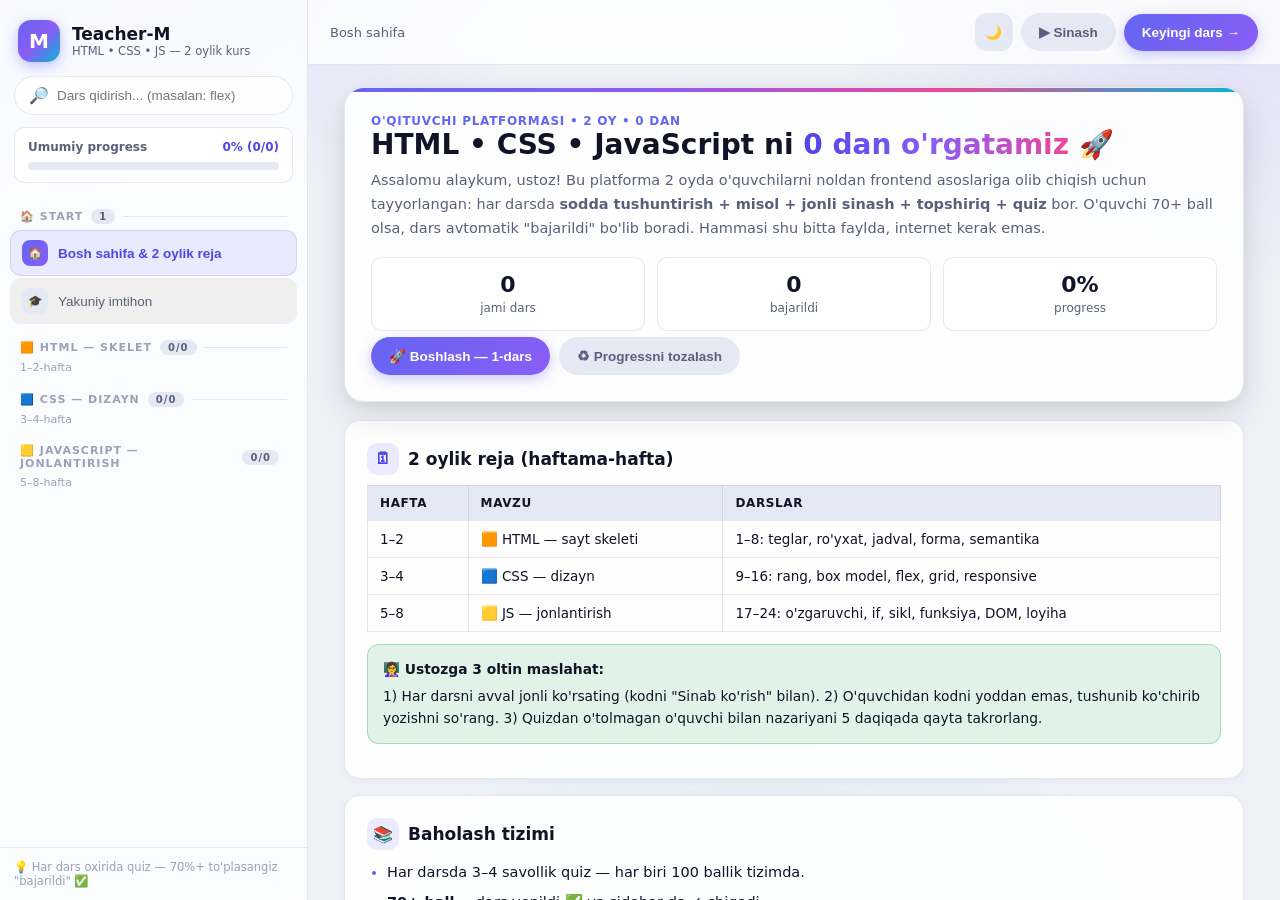
==== teacher.html @ afa9dd9c "Baza: Teacher-M platformasi shell (dizayn, sidebar, progress, playground, quiz dvigateli)" ====
<!DOCTYPE html>
<html lang="uz" data-theme="light">
<head>
<meta charset="UTF-8" />
<meta name="viewport" content="width=device-width, initial-scale=1.0" />
<title>Teacher-M — 0 dan HTML • CSS • JavaScript (2 oy)</title>
<style>
:root{
  --font:"Inter","Segoe UI",system-ui,-apple-system,sans-serif;
  --radius:16px; --radius-sm:10px; --pill:999px;
  --tr:.22s cubic-bezier(.2,.8,.3,1);
  --side-w:308px;
}
[data-theme="light"]{
  --bg:#eef1f8; --elev:rgba(255,255,255,.9); --soft:#e5e9f4; --hover:#f3f5fb;
  --text:#111426; --dim:#59607a; --faint:#9aa1b8; --border:rgba(17,20,38,.09);
  --a:#6366f1; --a2:#8b5cf6; --a3:#06b6d4; --strong:#4f46e5; --asoft:rgba(99,102,241,.12);
  --ok:#16a34a; --okbg:rgba(22,163,74,.12); --bad:#dc2626; --badbg:rgba(220,38,38,.1);
  --warn:#d97706; --warnbg:rgba(217,119,6,.12);
  --code-bg:#0f172a; --code-tx:#e2e8f0;
  --shadow:0 4px 14px rgba(17,20,38,.08),0 14px 40px rgba(17,20,38,.1);
  --glass:rgba(255,255,255,.78); --inp:rgba(255,255,255,.75);
}
[data-theme="dark"]{
  --bg:#08080c; --elev:rgba(20,20,25,.92); --soft:#17171c; --hover:#1e1e25;
  --text:#f2f2f6; --dim:#a7a7b5; --faint:#65656f; --border:rgba(255,255,255,.09);
  --a:#818cf8; --a2:#a78bfa; --a3:#22d3ee; --strong:#a5b4fc; --asoft:rgba(129,140,248,.16);
  --ok:#4ade80; --okbg:rgba(74,222,128,.13); --bad:#f87171; --badbg:rgba(248,113,113,.13);
  --warn:#fbbf24; --warnbg:rgba(251,191,36,.13);
  --code-bg:#0b0e1a; --code-tx:#e2e8f0;
  --shadow:0 4px 14px rgba(0,0,0,.5),0 14px 40px rgba(0,0,0,.55);
  --glass:rgba(16,16,20,.8); --inp:rgba(0,0,0,.35);
}
*{margin:0;padding:0;box-sizing:border-box}
html,body{height:100%}
body{font-family:var(--font);background:var(--bg);color:var(--text);overflow:hidden;-webkit-font-smoothing:antialiased;transition:background var(--tr),color var(--tr)}
.mesh{position:fixed;inset:0;z-index:0;pointer-events:none;background:radial-gradient(800px 460px at 6% -6%,var(--asoft),transparent 60%),radial-gradient(760px 480px at 98% 2%,rgba(139,92,246,.1),transparent 55%),radial-gradient(680px 560px at 60% 112%,rgba(6,182,212,.09),transparent 60%)}
.app{position:relative;z-index:1;display:flex;height:100%;overflow:hidden}
/* sidebar */
.sidebar{width:var(--side-w);min-width:var(--side-w);background:var(--glass);backdrop-filter:blur(20px) saturate(1.4);border-right:1px solid var(--border);display:flex;flex-direction:column;z-index:30}
.brand{padding:20px 18px 12px;display:flex;align-items:center;gap:12px}
.logo{width:42px;height:42px;border-radius:13px;background:linear-gradient(135deg,var(--a),var(--a2),var(--a3));display:flex;align-items:center;justify-content:center;color:#fff;font-weight:900;font-size:20px;box-shadow:0 4px 14px rgba(99,102,241,.4)}
.brand b{font-size:17px}.brand small{display:block;font-size:11.5px;color:var(--dim);font-weight:500}
.search{margin:2px 14px 8px;display:flex;align-items:center;gap:8px;background:var(--inp);border:1px solid var(--border);border-radius:var(--pill);padding:9px 14px}
.search input{flex:1;border:none;outline:none;background:transparent;font-size:13.5px;color:var(--text)}
.progress-box{margin:4px 14px 6px;background:var(--elev);border:1px solid var(--border);border-radius:var(--radius-sm);padding:12px 13px}
.p-top{display:flex;justify-content:space-between;font-size:12px;color:var(--dim);font-weight:600;margin-bottom:8px}
.p-top b{color:var(--strong)}
.p-bar{height:8px;border-radius:99px;background:var(--soft);overflow:hidden}
.p-bar i{display:block;height:100%;width:0;background:linear-gradient(90deg,var(--a),var(--a2),#ec4899);border-radius:99px;transition:width .5s ease}
.nav{flex:1;overflow-y:auto;padding:6px 10px 14px}
.mod{font-size:11px;font-weight:800;text-transform:uppercase;letter-spacing:.09em;color:var(--faint);padding:14px 10px 6px;display:flex;align-items:center;gap:8px}
.mod::after{content:"";flex:1;height:1px;background:var(--border)}
.mod .cnt{font-size:10px;background:var(--soft);padding:2px 8px;border-radius:99px;color:var(--dim)}
.item{display:flex;align-items:center;gap:10px;width:100%;text-align:left;padding:9px 11px;border-radius:11px;font-size:13.5px;color:var(--dim);font-weight:500;margin-bottom:2px;border:1px solid transparent;cursor:pointer;transition:all var(--tr)}
.item:hover{background:var(--hover);color:var(--text)}
.item.active{background:var(--asoft);color:var(--strong);font-weight:700;border-color:rgba(99,102,241,.18)}
.item .n{width:26px;height:26px;border-radius:8px;background:var(--soft);display:flex;align-items:center;justify-content:center;font-size:11.5px;font-weight:800;flex-shrink:0}
.item.active .n{background:linear-gradient(135deg,var(--a),var(--a2));color:#fff}
.item.done .n{background:var(--ok);color:#fff}
.item .t{flex:1;overflow:hidden;text-overflow:ellipsis;white-space:nowrap}
.item .s{font-size:10px;font-weight:800;padding:2px 7px;border-radius:99px;background:var(--okbg);color:var(--ok)}
.side-foot{border-top:1px solid var(--border);padding:12px 14px;font-size:11.5px;color:var(--faint);display:flex;gap:8px;align-items:center}
/* main */
.main{flex:1;display:flex;flex-direction:column;min-width:0}
.topbar{display:flex;align-items:center;gap:10px;padding:13px 22px;background:var(--glass);backdrop-filter:blur(20px);border-bottom:1px solid var(--border)}
.crumbs{font-size:13px;color:var(--dim)}.crumbs b{color:var(--text)}
.top-actions{margin-left:auto;display:flex;gap:8px;align-items:center}
.btn{display:inline-flex;align-items:center;gap:8px;padding:10px 17px;border-radius:var(--pill);font-size:13.5px;font-weight:700;border:1px solid transparent;cursor:pointer;transition:all var(--tr);white-space:nowrap}
.btn-p{background:linear-gradient(135deg,var(--a),var(--a2));color:#fff;box-shadow:0 4px 14px rgba(99,102,241,.35)}
.btn-p:hover{transform:translateY(-2px)}
.btn-g{background:var(--soft);color:var(--dim)}.btn-g:hover{color:var(--text);background:var(--hover)}
.btn-i{width:38px;height:38px;padding:0;justify-content:center;border-radius:12px;background:var(--soft);color:var(--dim)}
.content{flex:1;overflow-y:auto;padding:22px 26px 70px}
.wrap{max-width:900px;margin:0 auto}
.hero{background:var(--elev);border:1px solid var(--border);border-radius:20px;padding:26px;box-shadow:var(--shadow);margin-bottom:18px;position:relative;overflow:hidden}
.hero::before{content:"";position:absolute;top:0;left:0;right:0;height:4px;background:linear-gradient(90deg,var(--a),var(--a2),#ec4899,var(--a3))}
.hero h1{font-size:clamp(20px,3vw,28px);margin-bottom:8px}
.hero p{color:var(--dim);font-size:14.5px;line-height:1.65}
.grad{background:linear-gradient(90deg,var(--strong),var(--a2),#ec4899);-webkit-background-clip:text;background-clip:text;color:transparent}
.grid3{display:grid;grid-template-columns:repeat(3,1fr);gap:12px;margin:16px 0 4px}
.stat{background:var(--elev);border:1px solid var(--border);border-radius:var(--radius-sm);padding:14px;text-align:center}
.stat b{font-size:22px;display:block}.stat span{font-size:12px;color:var(--dim)}
.card{background:var(--elev);border:1px solid var(--border);border-radius:var(--radius);padding:22px;margin-bottom:16px;box-shadow:0 2px 10px rgba(0,0,0,.04)}
.card h2{font-size:17px;margin-bottom:10px;display:flex;align-items:center;gap:9px}
.card h2 .e{width:32px;height:32px;border-radius:10px;background:var(--asoft);color:var(--strong);display:inline-flex;align-items:center;justify-content:center;font-size:16px}
.card p,.card li{font-size:14.5px;line-height:1.75;color:var(--text)}
.card ul,.card ol{padding-left:20px;margin:8px 0}
.card li{margin-bottom:5px}.card li::marker{color:var(--a);font-weight:800}
.tip{border-radius:12px;padding:13px 15px;font-size:13.8px;line-height:1.65;margin:12px 0;border:1px solid}
.tip.t{background:var(--asoft);border-color:rgba(99,102,241,.25)}
.tip.g{background:var(--okbg);border-color:rgba(22,163,74,.3)}
.tip.w{background:var(--warnbg);border-color:rgba(217,119,6,.3)}
.tip b{display:block;margin-bottom:4px}
.code{background:var(--code-bg);color:var(--code-tx);border-radius:14px;overflow:hidden;margin:12px 0;border:1px solid rgba(255,255,255,.08)}
.code-h{display:flex;align-items:center;gap:8px;padding:9px 13px;background:rgba(255,255,255,.05);font-size:12px;color:#94a3b8}
.code-h .d{width:10px;height:10px;border-radius:50%}.code-h button{margin-left:auto;background:rgba(255,255,255,.1);color:#e2e8f0;border:none;border-radius:8px;padding:5px 11px;font-size:12px;cursor:pointer;font-weight:600}
.code-h button:hover{background:rgba(255,255,255,.2)}
.code pre{padding:14px 16px;overflow-x:auto;font-family:Consolas,Menlo,monospace;font-size:13px;line-height:1.65}
table.plan{width:100%;border-collapse:collapse;font-size:13.5px;margin-top:10px}
table.plan th,table.plan td{border:1px solid var(--border);padding:10px 12px;text-align:left}
table.plan th{background:var(--soft);font-size:12px;text-transform:uppercase;letter-spacing:.05em}
.quiz-q{background:var(--hover);border:1px solid var(--border);border-radius:12px;padding:14px;margin-bottom:11px}
.quiz-q p{font-weight:700;font-size:14px;margin-bottom:9px}
.quiz-q label{display:flex;gap:9px;align-items:flex-start;font-size:13.8px;padding:8px 10px;border-radius:9px;cursor:pointer;line-height:1.5}
.quiz-q label:hover{background:var(--elev)}
.quiz-q input{margin-top:3px;accent-color:var(--a)}
.q-exp{display:none;font-size:13px;margin-top:8px;border-radius:9px;padding:9px 12px;line-height:1.6}
.q-exp.ok{display:block;background:var(--okbg);color:var(--ok);border:1px solid rgba(22,163,74,.3)}
.q-exp.no{display:block;background:var(--badbg);color:var(--bad);border:1px solid rgba(220,38,38,.3)}
.score{display:none;text-align:center;padding:20px;border-radius:14px;margin-top:12px;font-weight:800;font-size:16px}
.score.show{display:block}.score.pass{background:var(--okbg);color:var(--ok);border:1px solid rgba(22,163,74,.35)}
.score.fail{background:var(--warnbg);color:var(--warn);border:1px solid rgba(217,119,6,.35)}
.lnav{display:flex;gap:10px;margin-top:16px;flex-wrap:wrap}
.kbd{font-size:11px;background:var(--soft);border:1px solid var(--border);border-radius:6px;padding:2px 7px}
/* playground modal */
.pg{position:fixed;inset:0;z-index:100;background:rgba(0,0,0,.55);backdrop-filter:blur(8px);display:none;align-items:center;justify-content:center;padding:18px}
.pg.open{display:flex}
.pg-box{width:100%;max-width:980px;height:min(84vh,720px);background:var(--elev);border:1px solid var(--border);border-radius:18px;display:flex;flex-direction:column;overflow:hidden;box-shadow:var(--shadow)}
.pg-h{padding:13px 17px;border-bottom:1px solid var(--border);display:flex;align-items:center;gap:10px;font-weight:800}
.pg-b{flex:1;display:grid;grid-template-columns:1fr 1fr;min-height:0}
.pg-b textarea{border:none;outline:none;resize:none;background:var(--code-bg);color:var(--code-tx);font-family:Consolas,monospace;font-size:13px;padding:14px;line-height:1.6;border-right:1px solid var(--border)}
.pg-b iframe{border:none;background:#fff;width:100%;height:100%}
.pg-f{padding:12px 16px;border-top:1px solid var(--border);display:flex;gap:9px}
.toast-w{position:fixed;bottom:20px;right:20px;z-index:200;display:flex;flex-direction:column;gap:9px}
.toast{background:var(--elev);border:1px solid var(--border);border-radius:13px;padding:12px 17px;font-size:13.5px;font-weight:600;box-shadow:var(--shadow);animation:tin .3s ease}
@keyframes tin{from{opacity:0;transform:translateX(30px)}}
.backdrop{display:none}
@media(max-width:960px){
  .sidebar{position:fixed;left:0;top:0;bottom:0;transform:translateX(-102%);transition:transform .3s ease;width:300px;min-width:300px}
  .sidebar.open{transform:none}.backdrop{display:block;position:fixed;inset:0;background:rgba(0,0,0,.5);z-index:25}
  .grid3{grid-template-columns:1fr 1fr}.content{padding:16px 14px 70px}.pg-b{grid-template-columns:1fr}.pg-b iframe{min-height:220px}
  .menu-b{display:inline-flex!important}
}
.menu-b{display:none}
@media(max-width:560px){.grid3{grid-template-columns:1fr}.hero{padding:20px}.card{padding:17px}}
</style>
</head>
<body>
<div class="mesh"></div>
<div class="app">
  <div class="backdrop" id="backdrop" hidden></div>
  <aside class="sidebar" id="sidebar">
    <div class="brand"><span class="logo">M</span><div><b>Teacher-M</b><small>HTML • CSS • JS — 2 oylik kurs</small></div></div>
    <div class="search">🔎 <input id="q" placeholder="Dars qidirish... (masalan: flex)" /></div>
    <div class="progress-box"><div class="p-top"><span>Umumiy progress</span><b id="pTxt">0%</b></div><div class="p-bar"><i id="pBar"></i></div></div>
    <nav class="nav" id="nav"></nav>
    <div class="side-foot">💡 Har dars oxirida quiz — 70%+ to'plasangiz "bajarildi" ✅</div>
  </aside>
  <div class="main">
    <div class="topbar">
      <button class="btn btn-i menu-b" id="menuBtn">☰</button>
      <div class="crumbs" id="crumbs">Bosh sahifa</div>
      <div class="top-actions">
        <button class="btn btn-i" id="themeBtn" title="Tun/kunduz">🌙</button>
        <button class="btn btn-g" id="playBtn" title="Kod maydonchasi">▶ Sinash</button>
        <button class="btn btn-p" id="nextBtn">Keyingi dars →</button>
      </div>
    </div>
    <div class="content"><div class="wrap" id="view"></div></div>
  </div>
</div>
<div class="pg" id="pg"><div class="pg-box">
  <div class="pg-h">▶ Jonli kod maydonchasi <span class="kbd">HTML + CSS + JS</span><button class="btn btn-g" style="margin-left:auto" id="pgClose">Yopish ✕</button></div>
  <div class="pg-b"><textarea id="pgCode" spellcheck="false"></textarea><iframe id="pgFrame" title="natija"></iframe></div>
  <div class="pg-f"><button class="btn btn-p" id="pgRun">▶ Ishga tushirish</button><button class="btn btn-g" id="pgCopy">Nusxalash</button><span style="font-size:12px;color:var(--dim);align-self:center">Chapga kod yozing → "Ishga tushirish" ni bosing</span></div>
</div></div>
<div class="toast-w" id="toasts"></div>
<script>
/* ================= Teacher-M dvigateli ================= */
const LS="teacher_m_v1";
let DB={done:{},scores:{},theme:"light"};
try{const r=localStorage.getItem(LS);if(r)DB=Object.assign(DB,JSON.parse(r));}catch(e){}
function save(){localStorage.setItem(LS,JSON.stringify(DB));}
document.documentElement.dataset.theme=DB.theme||"light";
const $=s=>document.querySelector(s);

/* ---------- DARS MA'LUMOTLARI (keyingi commitlarda to'ldiriladi) ---------- */
const LESSONS=[
/*__LESSONS__*/
];

/* ---------- Yordamchilar ---------- */
function esc(s){return String(s).replace(/&/g,"&amp;").replace(/</g,"&lt;").replace(/>/g,"&gt;");}
function toast(m){const w=$("#toasts");const d=document.createElement("div");d.className="toast";d.textContent=m;w.appendChild(d);setTimeout(()=>d.remove(),2600);}
function openPlay(code){$("#pg").classList.add("open");if(code)$("#pgCode").value=code;runPlay();}
function runPlay(){$("#pgFrame").srcdoc=$("#pgCode").value;}
$("#pgRun").onclick=runPlay;$("#pgClose").onclick=()=>$("#pg").classList.remove("open");
$("#pg").addEventListener("mousedown",e=>{if(e.target.id==="pg")$("#pg").classList.remove("open");});
$("#pgCopy").onclick=()=>{navigator.clipboard.writeText($("#pgCode").value);toast("Nusxalandi ✅");};
$("#playBtn").onclick=()=>openPlay("<h1>Salom! 👋</h1>\n<style>h1{color:#6366f1;font-family:sans-serif}</style>\n\n<script>console.log('ishladi')<\/script>");
$("#themeBtn").onclick=()=>{DB.theme=DB.theme==="dark"?"light":"dark";save();document.documentElement.dataset.theme=DB.theme;$("#themeBtn").textContent=DB.theme==="dark"?"☀️":"🌙";};
$("#themeBtn").textContent=DB.theme==="dark"?"☀️":"🌙";
$("#menuBtn").onclick=()=>{const s=$("#sidebar");s.classList.add("open");const b=$("#backdrop");b.hidden=false;};
$("#backdrop").onclick=()=>{$("#sidebar").classList.remove("open");$("#backdrop").hidden=true;};
$("#q").addEventListener("input",e=>renderNav(e.target.value.trim().toLowerCase()));

let cur="home";
function byId(id){return LESSONS.find(l=>l.id===id);}
function order(){return LESSONS.map(l=>l.id);}
function doneCount(){return LESSONS.filter(l=>DB.done[l.id]).length;}
function pct(){return LESSONS.length?Math.round(doneCount()/LESSONS.length*100):0;}

function renderNav(filter){
  const nav=$("#nav");let h="";
  h+='<div class="mod">🏠 Start <span class="cnt">1</span></div>';
  h+='<button class="item'+(cur==="home"?" active":"")+'" data-go="home"><span class="n">🏠</span><span class="t">Bosh sahifa & 2 oylik reja</span></button>';
  h+='<button class="item'+(cur==="exam"?" active":"")+'" data-go="exam"><span class="n">🎓</span><span class="t">Yakuniy imtihon</span>'+(DB.done.exam?'<span class="s">✅</span>':"")+'</button>';
  const mods=[["html","🟧 HTML — skelet","1–2-hafta"],["css","🟦 CSS — dizayn","3–4-hafta"],["js","🟨 JavaScript — jonlantirish","5–8-hafta"]];
  mods.forEach(([m,t,s])=>{
    const list=LESSONS.filter(l=>l.mod===m&&(!filter||(l.title+l.id).toLowerCase().includes(filter)));
    if(filter&&!list.length)return;
    const dc=list.filter(l=>DB.done[l.id]).length;
    h+='<div class="mod">'+t+' <span class="cnt">'+dc+'/'+LESSONS.filter(l=>l.mod===m).length+'</span></div>';
    h+='<div style="font-size:11px;color:var(--faint);padding:0 10px 4px">'+s+'</div>';
    list.forEach(l=>{
      const sc=DB.scores[l.id];
      h+='<button class="item'+(cur===l.id?" active":"")+(DB.done[l.id]?" done":"")+'" data-go="'+l.id+'"><span class="n">'+(DB.done[l.id]?"✓":l.n)+'</span><span class="t">'+esc(l.title)+'</span>'+(sc!=null?'<span class="s">'+sc+'</span>':"")+'</button>';
    });
  });
  nav.innerHTML=h;
  nav.querySelectorAll("[data-go]").forEach(b=>b.onclick=()=>{go(b.dataset.go);$("#sidebar").classList.remove("open");$("#backdrop").hidden=true;});
  $("#pBar").style.width=pct()+"%";$("#pTxt").textContent=pct()+"% ("+doneCount()+"/"+LESSONS.length+")";
}

function go(id){cur=id;renderNav($("#q").value.trim().toLowerCase());render();}
$("#nextBtn").onclick=()=>{
  if(cur==="home"){if(LESSONS[0])go(LESSONS[0].id);return;}
  if(cur==="exam"){go("home");return;}
  const o=order();const i=o.indexOf(cur);
  if(i>=0&&i<o.length-1)go(o[i+1]);else go("exam");
};

function codeBlock(code){
  return '<div class="code"><div class="code-h"><span class="d" style="background:#f87171"></span><span class="d" style="background:#fbbf24"></span><span class="d" style="background:#4ade80"></span><span>Misol</span><button data-copy>📋 Nusxalash</button><button data-try style="background:linear-gradient(135deg,#6366f1,#8b5cf6);color:#fff">▶ Sinab ko\'rish</button></div><pre>'+esc(code)+'</pre></div>';
}

function render(){
  const v=$("#view");
  if(cur==="home")return renderHome(v);
  if(cur==="exam")return renderExam(v);
  const l=byId(cur);if(!l){cur="home";return renderHome(v);}
  $("#crumbs").innerHTML='Dars '+l.n+' / <b>'+esc(l.title)+'</b>';
  let h='<div class="hero"><div style="font-size:12px;font-weight:800;color:var(--a);letter-spacing:.06em">'+l.mod.toUpperCase()+' • '+l.n+'-DARS • ⏱ '+l.time+'</div>';
  h+='<h1>'+esc(l.title)+'</h1><p>'+l.goal+'</p>';
  h+='<div style="display:flex;gap:8px;margin-top:12px;flex-wrap:wrap"><button class="btn btn-p" data-act="play">▶ Shu dars kodini sinash</button>'+(DB.done[l.id]?'<span class="btn btn-g">✅ Bajarildi ('+(DB.scores[l.id]||"")+' ball)</span>':"")+'</div></div>';
  h+='<div class="card"><h2><span class="e">📖</span> Sodda tushuntirish (bolaga tushuntirgandek)</h2>'+l.theory+'</div>';
  h+='<div class="card"><h2><span class="e">💻</span> Misol kod — ko\'chirib sinab ko\'ring</h2>'+codeBlock(l.code)+'<div class="tip t"><b>👩‍🏫 O\'qituvchiga metodika:</b>'+l.teacher+'</div></div>';
  h+='<div class="card"><h2><span class="e">⭐</span> Esda saqlang (3 ta oltin qoida)</h2><ul>'+l.keys.map(k=>'<li>'+k+'</li>').join("")+'</ul></div>';
  h+='<div class="card"><h2><span class="e">🛠</span> Amaliy topshiriq (uyga vazifa)</h2><p>'+l.task+'</p></div>';
  h+='<div class="card"><h2><span class="e">📝</span> Quiz — o\'zingizni sinang <span style="font-size:12px;color:var(--dim)">(70+ ball = dars yopiladi)</span></h2><div id="quiz">';
  l.quiz.forEach((q,i)=>{
    h+='<div class="quiz-q" data-q="'+i+'"><p>'+(i+1)+'. '+q.q+'</p>';
    q.opts.forEach((o,j)=>{h+='<label><input type="radio" name="q'+i+'" value="'+j+'"/> <span>'+o+'</span></label>';});
    h+='<div class="q-exp" id="exp'+i+'"></div></div>';
  });
  h+='</div><button class="btn btn-p" id="checkBtn">✅ Tekshirish</button><div class="score" id="scoreBox"></div></div>';
  h+='<div class="lnav"><button class="btn btn-g" id="prevB">← Oldingi</button><button class="btn btn-p" id="nextB">Keyingi →</button></div>';
  v.innerHTML=h;
  v.querySelectorAll("[data-copy]").forEach(b=>b.onclick=()=>{navigator.clipboard.writeText(l.code);toast("Kod nusxalandi ✅");});
  v.querySelectorAll("[data-try]").forEach(b=>b.onclick=()=>openPlay(l.code));
  const pb=v.querySelector('[data-act="play"]');if(pb)pb.onclick=()=>openPlay(l.code);
  $("#checkBtn").onclick=()=>checkQuiz(l);
  $("#prevB").onclick=()=>{const o=order();const i=o.indexOf(l.id);if(i>0)go(o[i-1]);else go("home");};
  $("#nextB").onclick=()=>{const o=order();const i=o.indexOf(l.id);if(i<o.length-1)go(o[i+1]);else go("exam");};
  v.parentElement.scrollTop=0;document.querySelector(".content").scrollTop=0;
}

function checkQuiz(l){
  let right=0;
  l.quiz.forEach((q,i)=>{
    const sel=document.querySelector('input[name="q'+i+'"]:checked');
    const box=document.getElementById("exp"+i);
    if(sel&&Number(sel.value)===q.a){right++;box.className="q-exp ok";box.textContent="✅ To'g'ri! "+q.why;}
    else{box.className="q-exp no";box.textContent="❌ Noto'g'ri. To'g'ri javob: "+q.opts[q.a]+" — "+q.why;}
  });
  const ball=Math.round(right/l.quiz.length*100);
  const sb=document.getElementById("scoreBox");
  sb.className="score show "+(ball>=70?"pass":"fail");
  sb.textContent=ball>=70?("🎉 Tabriklaymiz! "+ball+" ball — dars yopildi ✅"):("📚 "+ball+" ball — 70 kerak. Yuqorini qayta o'qing va qayta urining!");
  DB.scores[l.id]=Math.max(DB.scores[l.id]||0,ball);
  if(ball>=70&&!DB.done[l.id]){DB.done[l.id]=1;toast("Dars yopildi! 🎉");confetti();}
  save();renderNav($("#q").value.trim().toLowerCase());
}

function confetti(){
  if(matchMedia("(prefers-reduced-motion: reduce)").matches)return;
  const cv=document.createElement("canvas");cv.style.cssText="position:fixed;inset:0;z-index:9999;pointer-events:none";
  document.body.appendChild(cv);cv.width=innerWidth;cv.height=innerHeight;
  const cx=cv.getContext("2d");const cols=["#6366f1","#a855f7","#ec4899","#f59e0b","#10b981","#38bdf8"];
  const ps=Array.from({length:90},()=>({x:innerWidth/2+(Math.random()-.5)*200,y:innerHeight*.3,vx:(Math.random()-.5)*11,vy:-(Math.random()*10+5),s:Math.random()*7+4,c:cols[Math.random()*cols.length|0]}));
  const t0=performance.now();(function f(t){const e=t-t0;cx.clearRect(0,0,cv.width,cv.height);
    ps.forEach(p=>{p.vy+=.32;p.x+=p.vx;p.y+=p.vy;cx.globalAlpha=Math.max(0,1-e/1300);cx.fillStyle=p.c;cx.fillRect(p.x,p.y,p.s,p.s*.6);});
    if(e<1400)requestAnimationFrame(f);else cv.remove();})(t0);
}

function renderHome(v){
  $("#crumbs").textContent="Bosh sahifa";
  const total=LESSONS.length;
  let h='<div class="hero"><div style="font-size:12px;font-weight:800;color:var(--a);letter-spacing:.06em">O\'QITUVCHI PLATFORMASI • 2 OY • 0 DAN</div>';
  h+='<h1>HTML • CSS • JavaScript ni <span class="grad">0 dan o\'rgatamiz</span> 🚀</h1>';
  h+='<p>Assalomu alaykum, ustoz! Bu platforma 2 oyda o\'quvchilarni noldan frontend asoslariga olib chiqish uchun tayyorlangan: har darsda <b>sodda tushuntirish + misol + jonli sinash + topshiriq + quiz</b> bor. O\'quvchi 70+ ball olsa, dars avtomatik "bajarildi" bo\'lib boradi. Hammasi shu bitta faylda, internet kerak emas.</p>';
  h+='<div class="grid3"><div class="stat"><b>'+total+'</b><span>jami dars</span></div><div class="stat"><b>'+doneCount()+'</b><span>bajarildi</span></div><div class="stat"><b>'+pct()+'%</b><span>progress</span></div></div>';
  h+='<div style="display:flex;gap:9px;flex-wrap:wrap;margin-top:6px"><button class="btn btn-p" id="startB">🚀 Boshlash — 1-dars</button><button class="btn btn-g" id="resetB">♻ Progressni tozalash</button></div></div>';
  h+='<div class="card"><h2><span class="e">🗓</span> 2 oylik reja (haftama-hafta)</h2><table class="plan"><tr><th>Hafta</th><th>Mavzu</th><th>Darslar</th></tr><tr><td>1–2</td><td>🟧 HTML — sayt skeleti</td><td>1–8: teglar, ro\'yxat, jadval, forma, semantika</td></tr><tr><td>3–4</td><td>🟦 CSS — dizayn</td><td>9–16: rang, box model, flex, grid, responsive</td></tr><tr><td>5–8</td><td>🟨 JS — jonlantirish</td><td>17–24: o\'zgaruvchi, if, sikl, funksiya, DOM, loyiha</td></tr></table>';
  h+='<div class="tip g"><b>👩‍🏫 Ustozga 3 oltin maslahat:</b>1) Har darsni avval jonli ko\'rsating (kodni "Sinab ko\'rish" bilan). 2) O\'quvchidan kodni yoddan emas, tushunib ko\'chirib yozishni so\'rang. 3) Quizdan o\'tolmagan o\'quvchi bilan nazariyani 5 daqiqada qayta takrorlang.</div></div>';
  h+='<div class="card"><h2><span class="e">📚</span> Baholash tizimi</h2><ul><li>Har darsda 3–4 savollik quiz — har biri 100 ballik tizimda.</li><li><b>70+ ball</b> = dars yopildi ✅ va sidebar da ✓ chiqadi.</li><li>Barcha darslar + yakuniy imtihon = kurs tugadi 🎓.</li><li>Natijalar brauzerda saqlanadi (localStorage) — kompyuterda qoladi.</li></ul></div>';
  v.innerHTML=h;
  $("#startB").onclick=()=>{if(LESSONS[0])go(LESSONS[0].id);};
  $("#resetB").onclick=()=>{if(confirm("Progress o'chirilsinmi?")){DB={done:{},scores:{},theme:DB.theme};save();renderNav("");renderHome(v);toast("Tozalandi ♻");}};
  document.querySelector(".content").scrollTop=0;
}

/* Yakuniy imtihon — keyingi commitda to'ldiriladi */
const EXAM=[
/*__EXAM__*/
];
function renderExam(v){
  $("#crumbs").innerHTML='Yakuniy / <b>Imtihon</b>';
  if(!EXAM.length){v.innerHTML='<div class="card"><h2>🎓 Yakuniy imtihon tez kunda qo\'shiladi</h2><p>Hozircha darslarni tugating.</p></div>';return;}
  let h='<div class="hero"><div style="font-size:12px;font-weight:800;color:var(--a)">YAKUNIY IMTIHON • 10 SAVOL</div><h1>🎓 Kurs imtihoni</h1><p>Barcha modullar bo\'yicha 10 savol. 70+ ball = kursni tugatdingiz! Avval kamida 12 ta darsni yoping — shunda imtihon oson bo\'ladi.</p></div><div class="card"><div id="quiz">';
  EXAM.forEach((q,i)=>{h+='<div class="quiz-q" data-q="'+i+'"><p>'+(i+1)+'. '+q.q+'</p>';q.opts.forEach((o,j)=>{h+='<label><input type="radio" name="eq'+i+'" value="'+j+'"/> <span>'+o+'</span></label>';});h+='<div class="q-exp" id="eexp'+i+'"></div></div>';});
  h+='</div><button class="btn btn-p" id="echeck">🎓 Imtihonni tekshirish</button><div class="score" id="escore"></div></div>';
  v.innerHTML=h;
  $("#echeck").onclick=()=>{
    let r=0;EXAM.forEach((q,i)=>{const s=document.querySelector('input[name="eq'+i+'"]:checked');const b=document.getElementById("eexp"+i);
      if(s&&Number(s.value)===q.a){r++;b.className="q-exp ok";b.textContent="✅ To'g'ri! "+q.why;}
      else{b.className="q-exp no";b.textContent="❌ To'g'ri javob: "+q.opts[q.a]+" — "+q.why;}});
    const ball=Math.round(r/EXAM.length*100);const sb=document.getElementById("escore");
    sb.className="score show "+(ball>=70?"pass":"fail");
    sb.textContent=ball>=70?("🏆 "+ball+" ball — KURSNİ TUGATDINGIZ! Tabriklaymiz! 🎉"):("📚 "+ball+" ball — 70 kerak. Darslarni takrorlab qayta urining!");
    DB.scores.exam=Math.max(DB.scores.exam||0,ball);if(ball>=70)DB.done.exam=1;
    save();renderNav("");if(ball>=70)confetti();
  };
  document.querySelector(".content").scrollTop=0;
}
renderNav("");render();
</script>
</body>
</html>
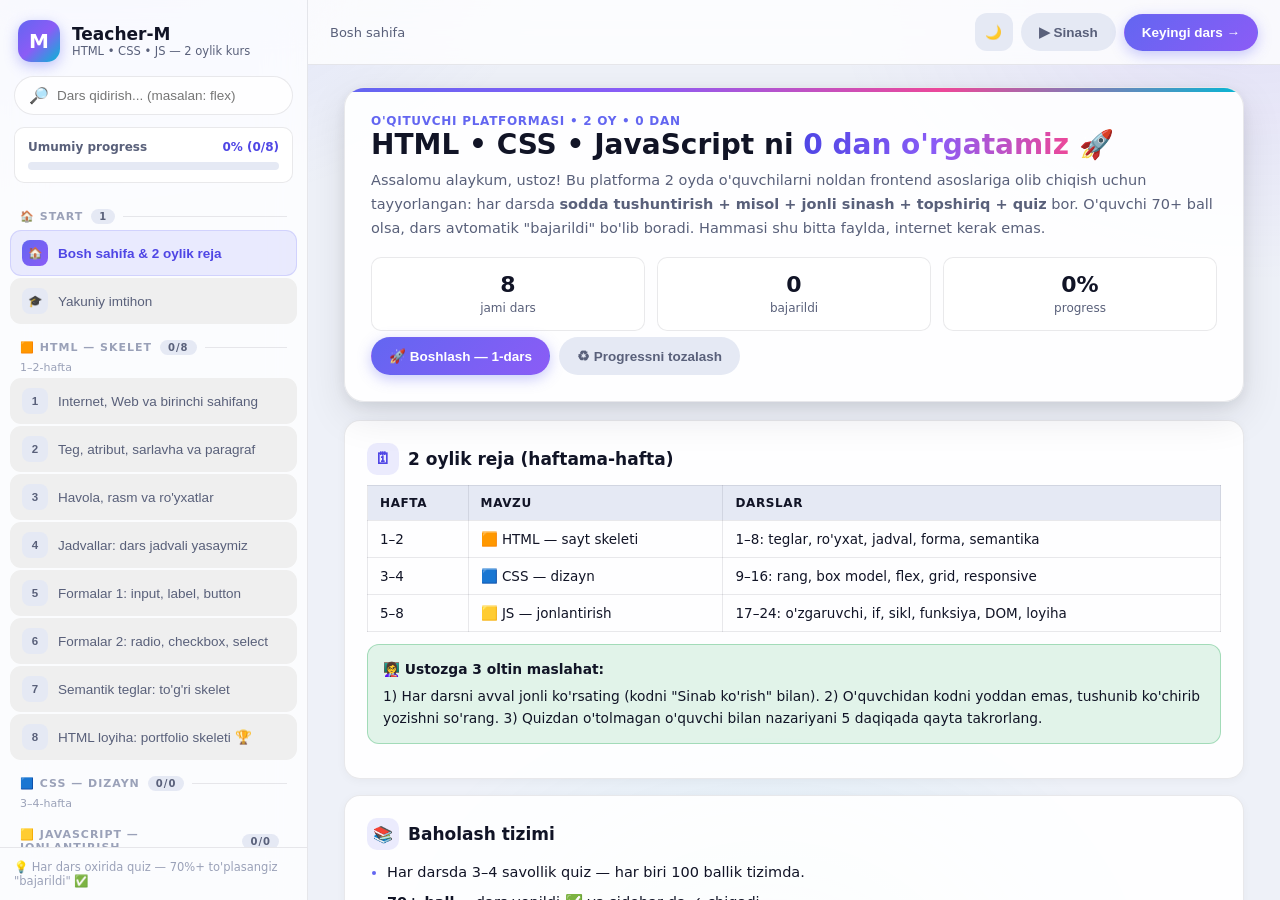
==== commit 81e5a934: "HTML moduli: 8 ta dars (skeletdan portfoliogacha) + har darsda quiz" ====
--- a/teacher.html
+++ b/teacher.html
@@ -177,6 +177,231 @@
 
 /* ---------- DARS MA'LUMOTLARI (keyingi commitlarda to'ldiriladi) ---------- */
 const LESSONS=[
+{id:"html-1",mod:"html",n:1,title:"Internet, Web va birinchi sahifang",time:"45 daqiqa",
+goal:`Dars oxirida o'quvchi brauzerda o'zining birinchi sahifasini ochadi va HTML skeletini yoddan yoza oladi.`,
+theory:`<p><b>Oddiy tilda:</b> Internet — kompyuterlar orasidagi katta yo'l. Sayt — shu yo'l bo'yidagi uy. HTML — uyning <b>g'ishtlari va xonalari</b> (skeleti). Dizayn (CSS) keyin keladi, hozir faqat g'isht qo'yamiz.</p><ul><li><b>Skelet 4 qismdan iborat:</b> <span class="kbd">&lt;!DOCTYPE&gt;</span> (bu HTML5 degani), <span class="kbd">&lt;html&gt;</span> (hamma narsa), <span class="kbd">&lt;head&gt;</span> (ko'rinmas sozlama: sarlavha), <span class="kbd">&lt;body&gt;</span> (ko'rinadigan qism).</li><li>Fayl nomi doim <b>index.html</b> bilan tugaydi. Uni brauzerga sudrab olib borsangiz — sayt ochiladi!</li><li><b>VS Code</b> o'rnating, unda <span class="kbd">!</span> yozib Tab ni bossangiz — skelet tayyor bo'ladi.</li></ul>`,
+code:`<!DOCTYPE html>
+<html lang="uz">
+<head>
+  <meta charset="UTF-8">
+  <title>Mening birinchi sahifam</title>
+</head>
+<body>
+  <h1>Salom, dunyo! 👋</h1>
+  <p>Men bugun sayt yasashni boshladim.</p>
+</body>
+</html>`,
+teacher:`Avval doskaga uy rasmini chizing: poydevor = DOCTYPE, devorlar = html, tom = head, xonalar = body. Keyin VS Code da jonli ko'rsating. O'quvchilarni "men qildim!" degizish uchun hammani brauzerda o'z ismini chiqarishga undash. 45 daqiqa: 15 nazariya + 25 amaliyot + 5 quiz.`,
+keys:[`HTML — saytning skeleti, dizayn emas.`,`Ko'rinadigan hamma narsa doim <b>body</b> ichida yoziladi.`,`Faylni saqlab brauzerda ochish = birinchi g'alaba.`],
+task:`VS Code da index.html oching. Sarlavhaga o'z ismingizni, paragrafga 2 gapda orzuingizni yozing. Faylni saqlab brauzerda oching va skrinshotni ustozga ko'rsating.`,
+quiz:[
+{q:`HTML nima uchun kerak?`,opts:[`Saytning skeleti (tuzilmasi) uchun`,`Faqat rasm chizish uchun`,`Internetni tezlashtirish uchun`,`Virusdan himoya uchun`],a:0,why:`HTML g'isht kabi — sahifa tuzilmasini quradi.`},
+{q:`Ko'rinadigan matn qaysi teg ichiga yoziladi?`,opts:[`head`,`body`,`title`,`meta`],a:1,why:`body — ko'rinadigan qism, head — ko'rinmas sozlamalar.`},
+{q:`HTML fayl kengaytmasi qaysi?`,opts:[`.txt`,`.html`,`.jpg`,`.mp3`],a:1,why:`Brauzer faqat .html ni sayt deb tushunadi.`}]},
+
+{id:"html-2",mod:"html",n:2,title:"Teg, atribut, sarlavha va paragraf",time:"45 daqiqa",
+goal:`Teg va atribut farqini tushunadi, h1–h6 va p ni to'g'ri ishlatadi.`,
+theory:`<p><b>Oddiy tilda:</b> Teg — g'ishtning nomi. Masalan <span class="kbd">&lt;h1&gt;</span> katta sarlavha degani, <span class="kbd">&lt;p&gt;</span> oddiy matn (paragraf) degani.</p><ul><li><b>Ochuvchi + yopuvchi:</b> <span class="kbd">&lt;p&gt;matn&lt;/p&gt;</span> — aksariyat teglar shunday. Yopuvchida <b>/</b> bo'ladi.</li><li><b>Yolg'iz teglar:</b> <span class="kbd">&lt;br&gt;</span> (yangi qator), <span class="kbd">&lt;hr&gt;</span> (chiziq) — yopilmaydi.</li><li><b>Sarlavhalar ierarxiyasi:</b> h1 sahifada <b>1 marta</b> (eng katta), keyin h2, h3 kichiklashib boradi. Kitob boblari kabi.</li><li><b>Izoh:</b> <span class="kbd">&lt;!-- ko'rinmaydi --&gt;</span> — brauzerda chiqmaydi, faqat dasturchiga eslatma.</li></ul>`,
+code:`<h1>Mening blogim</h1>
+<p>Bu birinchi paragraf. HTML juda oson ekan!</p>
+<h2>Sevimli mashg'ulotim</h2>
+<p>Men futbol o'ynashni yaxshi ko'raman.</p>
+<hr>
+<!-- Bu izoh brauzerda ko'rinmaydi -->
+<p>Yangi qator uchun<br>mana shu teg ishlatiladi.</p>`,
+teacher:`Kitob misolini keltiring: h1 = kitob nomi, h2 = bob nomi, p = matn. O'quvchilardan h1 ni 2 marta yozganini topib tuzattiring — xato qilib o'rganishadi.`,
+keys:[`Teg = <b>&lt;nom&gt;</b>, aksariyati yopilishi shart.`,`h1 bitta bo'ladi, h2–h6 pastga qarab kichiklashadi.`,`<b>br</b> — qator tashlash, <b>hr</b> — chiziq.`],
+task:`O'zingiz haqingizda mini-matn yozing: 1 ta h1 (ismingiz), 2 ta h2 (oilam / orzuim), har biri ostida 2–3 gaplik p. Oxiriga hr qo'ying.`,
+quiz:[
+{q:`Qaysi yozuv to'g'ri?`,opts:[`<p>Salom</p>`,`<p>Salom`,`pSalom/p`,`<P Salom>`],a:0,why:`Teg ochiladi va / bilan yopiladi.`},
+{q:`h1 sahifada necha marta bo'lishi kerak?`,opts:[`Cheksiz`,`Faqat 1 marta`,`5 marta`,`Umuman bo'lmasligi kerak`],a:1,why:`h1 — eng asosiy sarlavha, bittagina bo'ladi.`},
+{q:`<!-- salom --> nima qiladi?`,opts:[`Qalin matn chiqaradi`,`Brauzerda ko'rinmas izoh`,`Rasm qo'yadi`,`Sahifani o'chiradi`],a:1,why:`Izoh faqat kodda ko'rinadi, sahifada yo'q.`}]},
+
+{id:"html-3",mod:"html",n:3,title:"Havola, rasm va ro'yxatlar",time:"50 daqiqa",
+goal:`a, img, ul/ol ni ishlatib, rasmlari va menyusi bor sahifa yasaydi.`,
+theory:`<p><b>Oddiy tilda:</b> <b>a</b> — eshik (boshqa sahifaga olib boradi), <b>img</b> — derazadagi rasm, <b>ro'yxat</b> — javondagi narsalar qatori.</p><ul><li><b>Havola:</b> <span class="kbd">&lt;a href="https://google.com"&gt;Google&lt;/a&gt;</span>. <b>href</b> — manzil degan atribut. Yangi oynada ochish uchun <span class="kbd">target="_blank"</span> qo'shing.</li><li><b>Rasm:</b> <span class="kbd">&lt;img src="mushuk.jpg" alt="mushuk"&gt;</span>. <b>src</b> — rasm yo'li, <b>alt</b> — rasm chiqmasa chiqadigan matn (majburiy!).</li><li><b>Ro'yxat:</b> <span class="kbd">&lt;ul&gt;</span> — nuqtali (belgili), <span class="kbd">&lt;ol&gt;</span> — raqamli, ichida <span class="kbd">&lt;li&gt;</span> lar bo'ladi.</li></ul>`,
+code:`<h2>Mening sevimli saytlarim</h2>
+<ul>
+  <li><a href="https://google.com" target="_blank">Google</a></li>
+  <li><a href="https://youtube.com" target="_blank">YouTube</a></li>
+</ul>
+<h2>Kun tartibim</h2>
+<ol>
+  <li>Ertalab turaman</li>
+  <li>Dars qilaman</li>
+  <li>Kod yozaman</li>
+</ol>
+<img src="https://via.placeholder.com/300x180" alt="Namuna rasm">`,
+teacher:`Atributni "tegning sozlamasi" deb tushuntiring (mashina rangi kabi). alt ni ataylab xato rasm yo'li bilan ko'rsating — matn chiqadi, hamma tushunadi. ul vs ol ni "bozor ro'yxati vs poyga natijasi" bilan solishtiring.`,
+keys:[`a + href = havola, img + src = rasm.`,`alt ni hech qachon bo'sh qoldirmang.`,`ul = nuqta, ol = raqam, har ikkisida li bo'ladi.`],
+task:`"Sevimli taomlarim" sahifasi: h1 + 5 ta taomlik ul + pishirish tartibi uchun 4 qadamlik ol + 1 ta rasm (placeholder ishlatsangiz bo'ladi). 2 ta tashqi havola qo'shing.`,
+quiz:[
+{q:`Havola qaysi atribut bilan ishlaydi?`,opts:[`src`,`href`,`alt`,`link`],a:1,why:`href — manzil (hyperlink reference).`},
+{q:`Rasm chiqmasa o'rniga nima ko'rinadi?`,opts:[`src`,`alt matni`,`href`,`hech narsa`],a:1,why:`alt — zaxira matn va qidiruv tizimlari uchun.`},
+{q:`Raqamli ro'yxat qaysi teg?`,opts:[`ul`,`ol`,`li`,`list`],a:1,why:`ol = ordered list (tartibli), ul = tartibsiz.`}]},
+
+{id:"html-4",mod:"html",n:4,title:"Jadvallar: dars jadvali yasaymiz",time:"45 daqiqa",
+goal:`table, tr, td, th bilan chiroyli jadval tuza oladi.`,
+theory:`<p><b>Oddiy tilda:</b> Jadval — katakli daftar. <span class="kbd">&lt;table&gt;</span> — daftar, <span class="kbd">&lt;tr&gt;</span> — qator (row), <span class="kbd">&lt;td&gt;</span> — katak, <span class="kbd">&lt;th&gt;</span> — qalin sarlavha katak.</p><ul><li>Har qator <b>tr</b> ichida, har katak <b>td/th</b> ichida bo'lishi shart — uya kabi.</li><li><b>border="1"</b> qo'ysangiz chiziqlar ko'rinadi (keyin CSS da chiroyli qilamiz).</li><li>Dars jadvali, narxlar ro'yxati — hammasi table.</li></ul>`,
+code:`<h2>Haftalik dars jadvalim</h2>
+<table border="1" cellpadding="8">
+  <tr>
+    <th>Kun</th>
+    <th>Fan</th>
+    <th>Soat</th>
+  </tr>
+  <tr>
+    <td>Dushanba</td>
+    <td>HTML</td>
+    <td>10:00</td>
+  </tr>
+  <tr>
+    <td>Seshanba</td>
+    <td>CSS</td>
+    <td>10:00</td>
+  </tr>
+</table>`,
+teacher:`Doskaga 3x3 katak chizib, qaysi biri tr/qaysi biri td ekanini ko'rsating. O'quvchilarga o'z maktab jadvalini yozdiring — shaxsiy misol tez yodda qoladi.`,
+keys:[`table ichida tr, tr ichida td/th — tartib buzilmaydi.`,`th — sarlavha (qalin, o'rtada), td — oddiy katak.`,`Chiroyli ko'rinish CSS da bo'ladi, hozir tuzilma muhim.`],
+task:`O'z haftalik dars jadvalingizni table bilan yozing: kamida 4 qator + th sarlavhalar. border va cellpadding qo'shing.`,
+quiz:[
+{q:`Jadval qatori qaysi teg?`,opts:[`td`,`tr`,`table`,`th`],a:1,why:`tr = table row (qator).`},
+{q:`Oddiy katak qaysi?`,opts:[`th`,`td`,`tr`,`tc`],a:1,why:`td = table data (katak).`},
+{q:`th ning td dan farqi?`,opts:[`Farqi yo'q`,`th qalin va sarlavha uchun`,`th faqat rasm uchun`,`th jadvalni o'chiradi`],a:1,why:`th = table header, qalin chiqadi.`}]},
+
+{id:"html-5",mod:"html",n:5,title:"Formalar 1: input, label, button",time:"55 daqiqa",
+goal:`Login formasi yasaydi: label + input + button bog'lanishini tushunadi.`,
+theory:`<p><b>Oddiy tilda:</b> Forma — mehmonxonadagi anketa varaqasi. Odam yozadi, tugmani bosadi, ma'lumot ketadi.</p><ul><li><span class="kbd">&lt;form&gt;</span> — anketa varaqasi. Ichida inputlar bo'ladi.</li><li><span class="kbd">&lt;label for="ism"&gt;</span> + <span class="kbd">&lt;input id="ism"&gt;</span> — <b>for va id bir xil bo'lsa</b>, yozuvni bossangiz input yonadi (bog'lanish!).</li><li><b>type</b> turlari: <span class="kbd">text</span> (matn), <span class="kbd">password</span> (nuqtalar), <span class="kbd">email</span>, <span class="kbd">number</span>.</li><li><span class="kbd">placeholder</span> — ichidagi xira maslahat matni. <span class="kbd">button</span> — yuborish tugmasi.</li></ul>`,
+code:`<h2>Kirish formasi</h2>
+<form>
+  <label for="ism">Ismingiz:</label><br>
+  <input type="text" id="ism" placeholder="Masalan: Jasur"><br><br>
+  <label for="parol">Parol:</label><br>
+  <input type="password" id="parol" placeholder="Kamida 6 belgi"><br><br>
+  <label for="pochta">Email:</label><br>
+  <input type="email" id="pochta" placeholder="siz@mail.com"><br><br>
+  <button type="submit">Kirish</button>
+</form>`,
+teacher:`label-input bog'lanishini jonli ko'rsating: for noto'g'ri bo'lsa bosganda yonmasligini ko'ring. password da yozganda nuqta chiqishini hamma yaxshi ko'radi — shu yerda qiziqish uyg'onadi.`,
+keys:[`label for = input id — bir xil bo'lishi shart.`,`type ga qarab input o'zgaradi: password yashiradi, email tekshiradi.`,`placeholder — yordamchi matn, label o'rnini bosmaydi.`],
+task:`Ro'yxatdan o'tish formasi: ism (text), yosh (number), email, parol (password) + "Ro'yxatdan o'tish" button. Har biriga label va placeholder yozing.`,
+quiz:[
+{q:`label input bilan qanday bog'lanadi?`,opts:[`for va id bir xil bo'lsa`,`yonma-yon yozilsa`,`rang bir xil bo'lsa`,`bog'lanmaydi`],a:0,why:`for="ism" va id="ism" — kalit-qulf kabi.`},
+{q:`Parol uchun qaysi type?`,opts:[`text`,`password`,`secret`,`hidden`],a:1,why:`password yozuvni nuqta qilib yashiradi.`},
+{q:`placeholder nima?`,opts:[`Tugma matni`,`Input ichidagi xira yordam matni`,`Sarlavha`,`Rasm`],a:1,why:`Foydalanuvchiga nima yozishni ko'rsatadi.`}]},
+
+{id:"html-6",mod:"html",n:6,title:"Formalar 2: radio, checkbox, select",time:"50 daqiqa",
+goal:`Tanlovli forma elementlarini farqlaydi va so'rovnoma yasaydi.`,
+theory:`<p><b>Oddiy tilda:</b> Ba'zi savollarda bitta javob (radio), ba'zisida ko'p javob (checkbox), ba'zisida ro'yxatdan tanlash (select) kerak.</p><ul><li><b>radio</b> — bitta tanlov (jinsi, sinf). <b>name bir xil bo'lsa</b>, bittasi tanlanganda ikkinchisi o'chadi!</li><li><b>checkbox</b> — ko'p tanlov (qiziqishlar). Har biri alohida.</li><li><b>select + option</b> — ochiladigan ro'yxat (viloyat tanlash).</li><li><b>textarea</b> — katta matn (fikr yozish). <b>required</b> — to'ldirmasdan yuborib bo'lmaydi.</li></ul>`,
+code:`<h2>So'rovnoma</h2>
+<form>
+  <p>Jinsingiz:</p>
+  <input type="radio" id="o" name="jins" value="ogil">
+  <label for="o">O'g'il</label>
+  <input type="radio" id="q" name="jins" value="qiz">
+  <label for="q">Qiz</label>
+  <p>Qiziqishlaringiz:</p>
+  <input type="checkbox" id="s"> <label for="s">Sport</label>
+  <input type="checkbox" id="m"> <label for="m">Musiqa</label>
+  <input type="checkbox" id="k"> <label for="k">Kitob</label>
+  <p>Viloyatingiz:</p>
+  <select>
+    <option>Toshkent</option>
+    <option>Samarqand</option>
+    <option>Buxoro</option>
+  </select>
+  <p>Fikringiz:</p>
+  <textarea rows="3" cols="30" placeholder="Fikringizni yozing..."></textarea><br><br>
+  <button type="submit">Yuborish</button>
+</form>`,
+teacher:`radio da name ni ataylab har xil qilib ko'rsating — ikkalasi ham tanlanib qoladi, xato ko'rinadi. Keyin name ni bir xil qiling — sehr ishlaydi! Shu kontrast yodda qoladi.`,
+keys:[`radio da name bir xil = bitta tanlov; checkbox da mustaqil.`,`select ichida option lar bo'ladi.`,`required to'ldirishni majbur qiladi, textarea — katta matn uchun.`],
+task:`"Kursga yozilish" anketasi: ism (required), telefon, kursni tanlash (select: HTML/CSS/JS), dars vaqti (radio: ertalab/kechqurun), qo'shimcha (checkbox: kitob kerak / kompyuter kerak) + textarea izoh.`,
+quiz:[
+{q:`Radio tugmalarda bittagina tanlash uchun nima bir xil bo'lishi kerak?`,opts:[`id`,`name`,`value`,`type`],a:1,why:`name bir xil bo'lsa brauzer ularni bitta guruh deb biladi.`},
+{q:`Ochiladigan ro'yxat qaysi teglar?`,opts:[`input + list`,`select + option`,`radio + check`,`menu + item`],a:1,why:`select — quti, option — variantlar.`},
+{q:`required nima qiladi?`,opts:[`Maydonni yashiradi`,`To'ldirmaguncha yuborishga ruxsat bermaydi`,`Matnni qalin qiladi`,`Formani o'chiradi`],a:1,why:`Majburiy maydon degani.`}]},
+
+{id:"html-7",mod:"html",n:7,title:"Semantik teglar: to'g'ri skelet",time:"45 daqiqa",
+goal:`div o'rniga header, nav, main, footer ishlatib to'g'ri sahifa tuzadi.`,
+theory:`<p><b>Oddiy tilda:</b> <span class="kbd">&lt;div&gt;</span> — nomsiz quti (hamma narsa). Semantik teglar — <b>nomli xonalar</b>: oshxona, yotoqxona kabi. Qidiruv tizimlari (Google) nomli xonalarni yaxshi ko'radi.</p><ul><li><span class="kbd">&lt;header&gt;</span> — bosh qism (logo + menyu), <span class="kbd">&lt;nav&gt;</span> — havolalar menyusi.</li><li><span class="kbd">&lt;main&gt;</span> — asosiy kontent, <span class="kbd">&lt;section&gt;</span> — bo'lim, <span class="kbd">&lt;article&gt;</span> — mustaqil maqola.</li><li><span class="kbd">&lt;footer&gt;</span> — pastki qism (manzil, telefon).</li><li><span class="kbd">&lt;div&gt;</span> — guruhlash uchun, <span class="kbd">&lt;span&gt;</span> — matn ichida kichik bo'lak uchun.</li></ul>`,
+code:`<header>
+  <h1>Mening saytim</h1>
+  <nav>
+    <a href="#">Bosh sahifa</a> |
+    <a href="#">Men haqimda</a> |
+    <a href="#">Aloqa</a>
+  </nav>
+</header>
+<main>
+  <section>
+    <h2>Men haqimda</h2>
+    <p>Men <span style="color:red">frontend</span> o'rganayapman.</p>
+  </section>
+  <article>
+    <h2>Birinchi maqolam</h2>
+    <p>HTML juda qiziqarli ekan!</p>
+  </article>
+</main>
+<footer>
+  <p>© 2026 Mening saytim | Tel: +998 90 123 45 67</p>
+</footer>`,
+teacher:`Uy rejasi chizing: kirish = header, koridor = nav, mehmonxona = main, ombor = footer. Keyin yomon misol (hamma narsa div) va yaxshi misol (semantik) ni yonma-yon ko'rsating.`,
+keys:[`div = nomsiz quti, semantik teg = vazifasi aniq quti.`,`Sahifa tartibi: header → nav → main → footer.`,`span — matn ichida, div — bloklarni guruhlashda.`],
+task:`O'zingizning bir sahifalik saytingizni semantikaga o'tkazing: header (ism + nav 3 havola), main ichida 2 ta section, footer (muallif + yil). div larni kamaytiring.`,
+quiz:[
+{q:`Menyu (navigatsiya) uchun qaysi teg?`,opts:[`nav`,`menu2`,`links`,`navigation2`],a:0,why:`nav — navigation, menyu uchun maxsus.`},
+{q:`Asosiy kontent qaysi tegga yoziladi?`,opts:[`header`,`main`,`footer`,`head`],a:1,why:`main — sahifaning asosiy qismi.`},
+{q:`div bilan header farqi?`,opts:[`Farqi yo'q`,`header ning vazifasi aniq (semantik), div nomsiz quti`,`div katta, header kichik`,`header faqat rasm uchun`],a:1,why:`Semantika Google va dasturchiga tushunarli bo'ladi.`}]},
+
+{id:"html-8",mod:"html",n:8,title:"HTML loyiha: portfolio skeleti 🏆",time:"60 daqiqa",
+goal:`O'rgangan hamma narsani jamlab, shaxsiy portfolio sahifasi skeletini topshiradi.`,
+theory:`<p><b>Tabriklaymiz — HTML ning 90% ini bildingiz!</b> Shu darsda hammasini birlashtiramiz: sarlavha, rasm, ro'yxat, jadval, forma, semantika — bitta sahifada.</p><ul><li><b>Loyiha rejasi:</b> header (ism + nav) → men haqimda (rasm + matn) → ko'nikmalar (ul) → dars jadvali (table) → aloqa formasi → footer.</li><li>Chiroyli bo'lmasa ham mayli — <b>keyingi modul (CSS)</b> da bezatamiz. Hozir tuzilma to'g'ri bo'lsin.</li><li>Ustoz tekshiradigan 5 narsa: semantik teglar, bitta h1, alt li rasm, bog'langan label lar, kamida 1 jadval.</li></ul>`,
+code:`<!DOCTYPE html>
+<html lang="uz">
+<head><meta charset="UTF-8"><title>Jasur — Portfolio</title></head>
+<body>
+<header>
+  <h1>Jasur Karimov</h1>
+  <nav><a href="#men">Men</a> | <a href="#jadval">Jadval</a> | <a href="#aloqa">Aloqa</a></nav>
+</header>
+<main>
+  <section id="men">
+    <h2>Men haqimda</h2>
+    <img src="https://via.placeholder.com/200" alt="Jasurning rasmi">
+    <p>Men 15 yoshdaman, frontend o'rganayapman.</p>
+    <h3>Ko'nikmalarim</h3>
+    <ul><li>HTML skelet</li><li>Jadval va forma</li><li>Semantik teglar</li></ul>
+  </section>
+  <section id="jadval">
+    <h2>Mashg'ulot jadvalim</h2>
+    <table border="1" cellpadding="8">
+      <tr><th>Kun</th><th>Mavzu</th></tr>
+      <tr><td>Dushanba</td><td>HTML takrorlash</td></tr>
+      <tr><td>Chorshanba</td><td>CSS boshlash</td></tr>
+    </table>
+  </section>
+  <section id="aloqa">
+    <h2>Aloqa</h2>
+    <form>
+      <label for="a-ism">Ismingiz:</label><br>
+      <input type="text" id="a-ism" placeholder="Ismingiz"><br><br>
+      <label for="a-xabar">Xabar:</label><br>
+      <textarea id="a-xabar" rows="3" placeholder="Xabaringiz..."></textarea><br><br>
+      <button type="submit">Yuborish</button>
+    </form>
+  </section>
+</main>
+<footer><p>© 2026 Jasur Karimov</p></footer>
+</body>
+</html>`,
+teacher:`Bu dars imtihon kabi o'tkazing: 40 daqiqa mustaqil ish, 15 daqiqa himoya (har o'quvchi kodini tushuntiradi), 5 daqiqa quiz. Tayyor ishni keyingi CSS darslarida bezatishini ayting — motivatsiya oshadi.`,
+keys:[`Yaxshi loyiha = to'g'ri tuzilma, chiroyi keyin.`,`Tekshiruv: h1 bitta, alt bor, label bog'langan, jadval bor.`,`Bu skelet — CSS modulida portfolio bo'ladi.`],
+task:`🏆 O'z portfoliongiz skeletini to'liq yozing (yuqoridagi rejada, lekin o'z ma'lumotlaringiz bilan). Fayl portfolio.html bo'lsin. Ustozga topshiring — bu HTML modulining bahosi!`,
+quiz:[
+{q:`Portfolioda h1 nechta bo'lishi kerak?`,opts:[`3 ta`,`1 ta`,`10 ta`,`0 ta`],a:1,why:`Bitta sahifa — bitta asosiy sarlavha.`},
+{q:`Rasmda alt nima uchun?`,opts:[`Chiroy uchun`,`Rasm chiqmasa matn chiqishi + qidiruv uchun`,`Tezlik uchun`,`Hech narsa uchun`],a:1,why:`Majburiy va foydali atribut.`},
+{q:`Keyingi modulda nimani o'rganamiz?`,opts:[`CSS — dizaynni`,`Suzishni`,`Matematikani`,`Hech narsani`],a:0,why:`HTML skelet, CSS — bezak. Davom etamiz! 🚀`}]},
 /*__LESSONS__*/
 ];
 
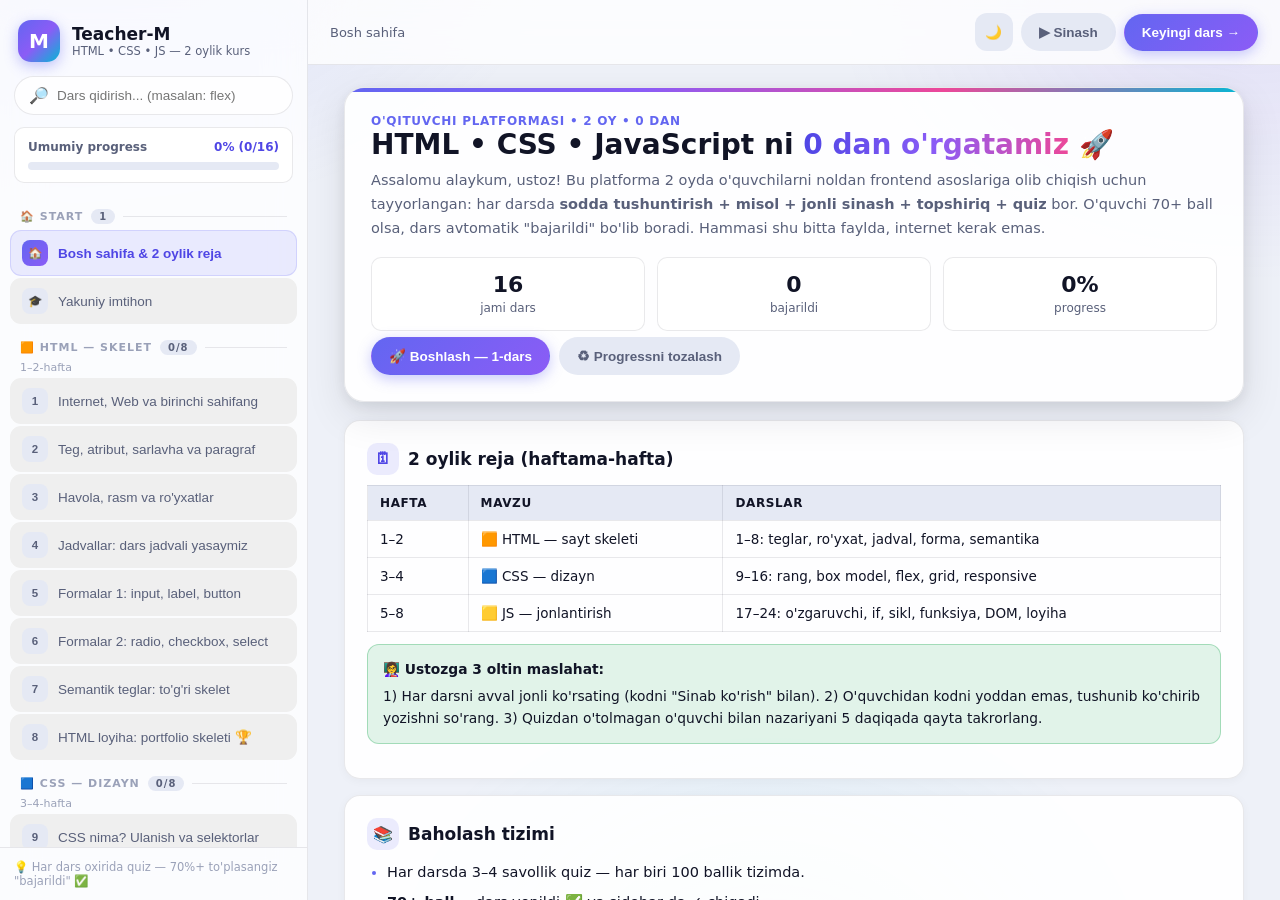
==== commit 23fe8448: "CSS moduli: 8 ta dars (selektordan responsive portfoliogacha) + quizlar" ====
--- a/teacher.html
+++ b/teacher.html
@@ -402,6 +402,210 @@
 {q:`Portfolioda h1 nechta bo'lishi kerak?`,opts:[`3 ta`,`1 ta`,`10 ta`,`0 ta`],a:1,why:`Bitta sahifa — bitta asosiy sarlavha.`},
 {q:`Rasmda alt nima uchun?`,opts:[`Chiroy uchun`,`Rasm chiqmasa matn chiqishi + qidiruv uchun`,`Tezlik uchun`,`Hech narsa uchun`],a:1,why:`Majburiy va foydali atribut.`},
 {q:`Keyingi modulda nimani o'rganamiz?`,opts:[`CSS — dizaynni`,`Suzishni`,`Matematikani`,`Hech narsani`],a:0,why:`HTML skelet, CSS — bezak. Davom etamiz! 🚀`}]},
+{id:"css-1",mod:"css",n:9,title:"CSS nima? Ulanish va selektorlar",time:"50 daqiqa",
+goal:`CSS ni HTML ga 3 usulda ulaydi, teg/class/id selektorlarini to'g'ri ishlatadi.`,
+theory:`<p><b>Oddiy tilda:</b> HTML — uy, CSS — uning bo'yog'i, pardasi, mebeli. Bir xil uyni har xil bezash mumkin.</p><ul><li><b>3 ulanish usuli:</b> 1) <span class="kbd">style</span> atributi ichida (kichik ishga), 2) <span class="kbd">&lt;style&gt;</span> head ichida, 3) <b>alohida style.css fayl</b> (eng to'g'risi!).</li><li><b>Selektorlar:</b> <span class="kbd">h1</span> — barcha h1 lar, <span class="kbd">.quti</span> — class="quti" bo'lganlar (nuqta bilan!), <span class="kbd">#asosiy</span> — id="asosiy" bo'lgan yagona element (# bilan!).</li><li><b>Formula:</b> selektor { xususiyat: qiymat; } — masalan <span class="kbd">h1 { color: red; }</span>.</li><li>class ko'p elementda takrorlanadi, id sahifada <b>1 marta</b> bo'ladi.</li></ul>`,
+code:`<!DOCTYPE html>
+<html lang="uz">
+<head><meta charset="UTF-8"><title>CSS boshlash</title>
+<style>
+  h1 { color: #4f46e5; }
+  .qizil { color: red; }
+  #maxsus { background: yellow; padding: 10px; }
+</style>
+</head>
+<body>
+  <h1>Salom CSS!</h1>
+  <p class="qizil">Men qizil matnman.</p>
+  <p class="qizil">Men ham qizilman.</p>
+  <p id="maxsus">Men alohidaman (sariq fon).</p>
+  <p style="color: green;">Men joyida bo'yalganman.</p>
+</body>
+</html>`,
+teacher:`3 ta bir xil oq futbolka olib keling (tasavvurda): bittasiga sticker (inline), bittasiga sinf belgi (class), bittasiga ism yozish (id). Class vs id ni shu bilan tushuntiring. O'quvchilardan bitta class ni 3 joyda ishlatib ko'rsatishni so'rang.`,
+keys:[`CSS formula: selektor { xususiyat: qiymat; }`,`Nuqta = class (ko'p), panjara # = id (bitta).`,`Katta loyihada alohida .css fayl ishlatiladi.`],
+task:`portfolio.html ga &lt;style&gt; qo'shing: h1 ni ko'k, bitta class (masalan .muhim) bilan 2 paragrafni yashil qiling, footer ga id berib fonini kulrang qiling.`,
+quiz:[
+{q:`class selektori qanday yoziladi?`,opts:[`#quti`,` .quti`,`quti`,`*quti`],a:1,why:`Nuqta class ni bildiradi.`},
+{q:`id selektori qanday yoziladi?`,opts:[`.asosiy`,`#asosiy`,`asosiy`,`@asosiy`],a:1,why:`# id ni bildiradi va sahifada bitta bo'ladi.`},
+{q:`Eng to'g'ri CSS ulanish usuli?`,opts:[`Har tegga style yozish`,`Alohida .css fayl`,`CSS siz`,`Faqat JavaScript`],a:1,why:`Alohida fayl — tartibli va qayta ishlatiladi.`}]},
+
+{id:"css-2",mod:"css",n:10,title:"Rang, o'lcham, shrift",time:"50 daqiqa",
+goal:`color, background, px/rem/%, font-size, font-weight, text-align ni ishlatadi.`,
+theory:`<p><b>Oddiy tilda:</b> Bu dars — bo'yoq do'koni. Rang tanlaysiz, harf kattaligini sozlaysiz.</p><ul><li><b>Ranglar:</b> <span class="kbd">red</span> (nom), <span class="kbd">#ff0000</span> (HEX kod — eng aniq), <span class="kbd">rgb(255,0,0)</span>. <b>color</b> — matn rangi, <b>background</b> — fon rangi.</li><li><b>O'lchamlar:</b> <span class="kbd">px</span> — aniq (16px standart matn), <span class="kbd">%</span> — ota-onaga nisbatan, <span class="kbd">rem</span> — ildizga nisbatan (moslashuvchan).</li><li><b>Shrift:</b> <span class="kbd">font-size</span> (kattalik), <span class="kbd">font-weight: bold</span> (qalin), <span class="kbd">text-align: center</span> (o'rtaga).</li></ul>`,
+code:`<style>
+  body { font-family: Arial, sans-serif; }
+  h1 { color: #4f46e5; font-size: 36px; text-align: center; }
+  .katta { font-size: 22px; font-weight: bold; }
+  .fonli { background: #fef08a; color: #333; padding: 12px; }
+  .yarmi { width: 50%; background: #e0e7ff; padding: 10px; }
+</style>
+<h1>O'rtadagi katta sarlavha</h1>
+<p class="katta">Qalin va katta matn.</p>
+<p class="fonli">Sariq fonli matn.</p>
+<div class="yarmi">Eni 50% bo'lgan quti.</div>`,
+teacher:`HEX rangni "bo'yoq kodi" deb tushuntiring va brauzerda rang tanlash (color picker) ni jonli ko'rsating. px vs % ni doskadagi chizg'ich vs rezina bilan solishtiring.`,
+keys:[`color = matn, background = fon.`,`Matn standarti 16px, sarlavha 24–36px.`,`text-align faqat matnni siljitadi, qutini emas.`],
+task:`Portfoliongizda: ismni 36px markazda, "Men haqimda" matnini 18px, ko'nikmalar ro'yxati fonini och ko'k (#e0e7ff) qiling. Har biriga izoh yozing.`,
+quiz:[
+{q:`Fon rangi qaysi xususiyat?`,opts:[`color`,`background`,`font-size`,`text-color`],a:1,why:`background — orqa fon.`},
+{q:`HEX rangga misol?`,opts:[`reddish`,`#4f46e5`,`36px`,`bold`],a:1,why:`# bilan boshlangan 6 xonali kod.`},
+{q:`Matnni o'rtaga nima olib keladi?`,opts:[`font-size: center`,`text-align: center`,`margin: center`,`align: middle`],a:1,why:`text-align matnni tekislaydi.`}]},
+
+{id:"css-3",mod:"css",n:11,title:"Box Model: margin, padding, border",time:"55 daqiqa",
+goal:`Har element quti ekanini tushunib, margin/padding/border ni ajratadi.`,
+theory:`<p><b>Oddiy tilda:</b> Har element — sovg'a qutisi: sovg'a = matn (content), o'rama qog'oz = <b>padding</b> (ichki bo'shliq), quti devori = <b>border</b>, qutilar orasi = <b>margin</b> (tashqi bo'shliq).</p><ul><li><span class="kbd">padding: 20px</span> — matn quti devoriga yopishmaydi, nafas oladi.</li><li><span class="kbd">border: 2px solid red</span> — qalinligi, turi, rangi (3 tasi shart!).</li><li><span class="kbd">margin: 20px</span> — qutilar bir-biriga yopishmaydi.</li><li><span class="kbd">border-radius: 12px</span> — burchaklarni yumaloqlaydi (chiroyli card siri!).</li></ul>`,
+code:`<style>
+  .quti {
+    background: #e0e7ff;
+    padding: 20px;
+    border: 3px solid #4f46e5;
+    border-radius: 14px;
+    margin: 20px;
+    width: 250px;
+  }
+  .yopishgan {
+    background: #fecaca;
+    border: 2px solid red;
+    width: 250px; margin: 20px;
+  }
+</style>
+<div class="quti">Men nafas oladigan chiroyli qutiman (padding + radius bor).</div>
+<div class="yopishgan">Men devorga yopishganman (padding yo'q).</div>`,
+teacher:`Haqiqiy karton quti olib keling yoki rasmda ko'rsating: ichiga kitob (content), atrofiga gazeta (padding), skotch (border), qutilar orasi (margin). padding vs margin ni 2 daqiqada jonli almashtirib ko'rsating — farq ko'zga ko'rinadi.`,
+keys:[`padding = ichki, margin = tashqi — adashtirmang!`,`border 3 qismli: qalinlik + tur + rang.`,`border-radius chiroyli ko'rinishning kaliti.`],
+task:`3 ta kartochka (ism, yosh, shahar) yasang: har biri padding 20px, border 2px, radius 12px, margin 15px, har xil fon rangda.`,
+quiz:[
+{q:`Matn bilan border orasi nima?`,opts:[`margin`,`padding`,`border`,`gap`],a:1,why:`padding — ichki bo'shliq.`},
+{q:`Ikki quti orasi nima?`,opts:[`padding`,`margin`,`border`,`radius`],a:1,why:`margin — tashqi bo'shliq.`},
+{q:`border: 2px solid red da nechta qism bor?`,opts:[`1`,`2`,`3`,`0`],a:2,why:`Qalinlik + tur + rang.`}]},
+
+{id:"css-4",mod:"css",n:12,title:"Display va Position: joylashtirish",time:"50 daqiqa",
+goal:`block/inline farqini biladi, relative/absolute bilan elementni siljitadi.`,
+theory:`<p><b>Oddiy tilda:</b> <b>block</b> — avtobus (butun qatorni egallaydi: div, h1, p). <b>inline</b> — velosiped (qatorda yonma-yon: span, a).</p><ul><li><span class="kbd">display: inline-block</span> — velosiped kattalashgani: yonma-yon turadi, lekin eni-bo'yi berish mumkin (tugmalar uchun ideal!).</li><li><span class="kbd">position: relative</span> — o'z joyidan siljish. <span class="kbd">absolute</span> — ota-onaga yopishib siljish (ota relative bo'lishi shart!).</li><li><span class="kbd">top/left/right/bottom</span> — necha px siljishi.</li></ul>`,
+code:`<style>
+  .btn { display: inline-block; background: #4f46e5; color: #fff;
+         padding: 10px 22px; border-radius: 99px; text-decoration: none; }
+  .ota { position: relative; background: #e0e7ff; height: 150px; border-radius: 12px; }
+  .bola { position: absolute; top: 10px; right: 10px;
+          background: #ef4444; color: #fff; padding: 4px 12px; border-radius: 99px; }
+</style>
+<a class="btn" href="#">Tugma 1</a>
+<a class="btn" href="#">Tugma 2</a>
+<div class="ota">Ota quti
+  <span class="bola">YANGI</span>
+</div>`,
+teacher:`Sinfda 2 o'quvchini turg'izing: biri qo'llarini yoyib butun qatorni egallasin (block), ikkinchisi chetda tursin (inline). absolute ni "magnit" deb tushuntiring — ota relative bo'lmasa uchib ketadi (sahifa burchagiga yopishadi).`,
+keys:[`block = yangi qator, inline = yonma-yon.`,`Tugmalar uchun inline-block eng qulay.`,`absolute ishlasa, ota relative bo'lsin.`],
+task:`Portfolio header ga 2 ta tugma (inline-block, yumaloq) qo'shing. Rasm ustiga "YANGI" yorlig'ini absolute bilan joylang.`,
+quiz:[
+{q:`Qaysi element block?`,opts:[`span`,`div`,`a`,`b`],a:1,why:`div butun qatorni egallaydi.`},
+{q:`Yonma-yon + eni berish uchun nima?`,opts:[`block`,`inline-block`,`none`,`hidden`],a:1,why:`inline-block ikkala dunyoning yaxshisi.`},
+{q:`absolute element kimga yopishadi?`,opts:[`Hech kimga`,`Eng yaqin relative otaga`,`Doim ekranga`,`Tasodifiy`],a:1,why:`Ota relative bo'lishi shart.`}]},
+
+{id:"css-5",mod:"css",n:13,title:"Flexbox: qatorlarni sehrlash ✨",time:"60 daqiqa",
+goal:`display:flex, justify-content, align-items, gap bilan menyu va kartalar yasaydi.`,
+theory:`<p><b>Oddiy tilda:</b> Flexbox — aqlli javon: narsalarni o'zi tekislaydi. Ota <span class="kbd">display: flex</span> desa, bolalar itoatkor bo'ladi.</p><ul><li><span class="kbd">justify-content</span> — gorizontal: <b>center</b> (o'rta), <b>space-between</b> (chetlara), <b>flex-start/end</b>.</li><li><span class="kbd">align-items: center</span> — vertikal o'rta (eng ko'p ishlatiladigan!).</li><li><span class="kbd">gap: 12px</span> — bolalar orasi (margin o'rniga!).</li><li><span class="kbd">flex-wrap: wrap</span> — sig'masa pastga tushadi (telefon uchun).</li></ul><div class="tip t"><b>🎯 Sehrli uchlik (90% holatda yetadi):</b> display:flex + justify-content:center + align-items:center = hamma narsa o'rtada!</div>`,
+code:`<style>
+  .menyu { display: flex; gap: 10px; background: #1e1b4b;
+           padding: 12px; border-radius: 12px; }
+  .menyu a { color: #fff; text-decoration: none; padding: 8px 16px;
+             background: #4f46e5; border-radius: 8px; }
+  .kartalar { display: flex; gap: 12px; flex-wrap: wrap; margin-top: 12px; }
+  .karta { flex: 1; min-width: 140px; background: #e0e7ff;
+           padding: 20px; border-radius: 12px; text-align: center; }
+  .markaz { display: flex; justify-content: center; align-items: center;
+            height: 120px; background: #fef08a; border-radius: 12px; margin-top: 12px; }
+</style>
+<div class="menyu"><a href="#">Bosh</a><a href="#">Men</a><a href="#">Aloqa</a></div>
+<div class="kartalar"><div class="karta">HTML</div><div class="karta">CSS</div><div class="karta">JS</div></div>
+<div class="markaz"><b>Men o'rtadaman! 🎯</b></div>`,
+teacher:`Kitob javonini ko'rsating: kitoblarni qo'lda tekislash (float/margin azobi) vs flex (bir buyruq). justify vs align ni "sinfda saf tortish" bilan tushuntiring: justify — qator bo'yicha, align — ustun bo'yicha.`,
+keys:[`Ota flex bo'lsa, bolalar avtomatik yonma-yon.`,`justify = gorizontal, align = vertikal.`,`gap — oraliqning zamonaviy usuli.`],
+task:`Portfoliongizga flex menyu (3 havola) + 3 ta ko'nikma kartasi (flex, gap, wrap) qo'shing. Bitta "markaz" blokda ismingizni o'rtaga chiqaring.`,
+quiz:[
+{q:`Flex ni qaysi elementga beramiz?`,opts:[`Bolalarga`,`Otaga (konteynerga)`,`Hammasiga alohida`,`Hech qaysiga`],a:1,why:`display:flex ota bolalarni boshqaradi.`},
+{q:`Gorizontal tekislash qaysi?`,opts:[`align-items`,`justify-content`,`gap`,`wrap`],a:1,why:`justify — asosiy o'q (gorizontal).`},
+{q:`Bolalar orasi uchun zamonaviy usul?`,opts:[`margin har biriga`,`gap otaga`,`border`,`padding ekranga`],a:1,why:`gap toza va oson.`}]},
+
+{id:"css-6",mod:"css",n:14,title:"Grid: jadvaldek dizayn",time:"55 daqiqa",
+goal:`grid-template-columns bilan 2–3 ustunli galereya yasaydi.`,
+theory:`<p><b>Oddiy tilda:</b> Flex — bir qatorli javon, <b>Grid — katakli shaxmat taxtasi</b> (qator + ustun birga!). Galereya, narxlar, dashboard uchun ideal.</p><ul><li><span class="kbd">display: grid; grid-template-columns: 1fr 1fr 1fr</span> — 3 teng ustun. <b>fr</b> = ulush (fraction).</li><li><span class="kbd">repeat(3, 1fr)</span> — qisqa yozuv (3 marta 1fr).</li><li><span class="kbd">gap: 12px</span> — kataklar orasi.</li><li><b>Qoida:</b> oddiy qator → flex, murakkab katak → grid.</li></ul>`,
+code:`<style>
+  .gal { display: grid; grid-template-columns: repeat(3, 1fr); gap: 12px; }
+  .gal div { background: linear-gradient(135deg,#6366f1,#8b5cf6);
+             color: #fff; padding: 30px 10px; text-align: center; border-radius: 12px; }
+</style>
+<div class="gal">
+  <div>1</div><div>2</div><div>3</div>
+  <div>4</div><div>5</div><div>6</div>
+</div>`,
+teacher:`Shaxmat taxtasi rasmini ko'rsating: flex bitta qatorni, grid butun taxtani boshqaradi. fr ni "tortning ulushi" deb tushuntiring: 1fr 2fr = kichik + katta bo'lak.`,
+keys:[`Grid = 2 o'lchov (qator + ustun), flex = 1 o'lchov.`,`fr — teng ulush, repeat() — qisqa yozuv.`,`Galereya va kartalar to'ri uchun grid ideal.`],
+task:`"Ishlarim" bo'limi: 6 ta katakli grid galereya (har katakda loyiha nomi). repeat(3,1fr) va gap ishlating.`,
+quiz:[
+{q:`3 teng ustun qanday yoziladi?`,opts:[`columns: 3`,`grid-template-columns: repeat(3, 1fr)`,`flex: 3`,`grid: 3x3`],a:1,why:`repeat qisqa va toza yozuv.`},
+{q:`fr nimani bildiradi?`,opts:[`Piksel`,`Ulush (fraction)`,`Foiz doim`,`Harf o'lchami`],a:1,why:`Bo'sh joyning ulushi.`},
+{q:`Qachon grid, qachon flex?`,opts:[`Har doim grid`,`Oddiy qator flex, katakli tuzilma grid`,`Farqi yo'q`,`Ikkalasi ham eskirgan`],a:1,why:`To'g'ri qurolni tanlash tezlik beradi.`}]},
+
+{id:"css-7",mod:"css",n:15,title:"Responsive + hover: telefonda ham chiroyli 📱",time:"55 daqiqa",
+goal:`media query bilan mobil ko'rinish yasaydi, hover/transition bilan jonlantiradi.`,
+theory:`<p><b>Oddiy tilda:</b> Sayt — suv kabi: katta idishda keng, stakanda tor bo'lishi kerak. <b>Media query</b> — "agar ekran kichik bo'lsa, boshqacha ko'rin" degan shart.</p><ul><li><span class="kbd">@media (max-width: 600px)</span> — ekran 600px dan kichik bo'lsa ichidagi qoida ishlaydi.</li><li>Telefon uchun: 3 ustun → 1 ustun, katta matn → kichik.</li><li><span class="kbd">:hover</span> — sichqon borsa nima bo'ladi. <span class="kbd">transition: .3s</span> — silliq o'tish (sehr!).</li></ul>`,
+code:`<style>
+  .tugma { background: #4f46e5; color: #fff; padding: 12px 26px;
+           border-radius: 99px; border: none; font-size: 16px;
+           transition: .3s; cursor: pointer; }
+  .tugma:hover { background: #ec4899; transform: translateY(-3px); }
+  .ustunlar { display: grid; grid-template-columns: repeat(3,1fr); gap: 12px; margin-top: 12px; }
+  .ustunlar div { background: #e0e7ff; padding: 24px; border-radius: 12px; text-align: center; }
+  @media (max-width: 600px) {
+    .ustunlar { grid-template-columns: 1fr; }
+  }
+</style>
+<button class="tugma">Ustiga olib boring ✨</button>
+<div class="ustunlar"><div>A</div><div>B</div><div>C</div></div>
+<p style="color:#666">👆 Brauzer oynasini toraytirib ko'ring — ustunlar pastga tushadi!</p>`,
+teacher:`Brauzer oynasini jonli toraytirib ko'rsating — o'quvchilar "voy!" deyishadi. hover ni "salomlashish" deb tushuntiring: sichqon kelsa tugma rangini o'zgartirib salom beradi. transition siz keskin, bilan silliq — farqni ko'rsating.`,
+keys:[`Media query = kichik ekranga alohida qoida.`,`hover + transition = jonli tugmalar siri.`,`Avval kompyuter, keyin telefon ko'rinishini tekshiring.`],
+task:`Portfoliongizni responsive qiling: 600px dan kichikda kartalar 1 ustunga tushsin. Barcha tugmalarga hover + transition qo'shing. Telefonda tekshiring!`,
+quiz:[
+{q:`Media query nima qiladi?`,opts:[`Internetni tezlashtiradi`,`Ekran o'lchamiga qarab boshqa dizayn beradi`,`Rasm yuklaydi`,`Virus topadi`],a:1,why:`Responsive dizaynning asosi.`},
+{q:`hover nimaga javob beradi?`,opts:[`Bosilganda`,`Sichqon ustiga borganda`,`Sahifa yopilganda`,`Har 5 soniyada`],a:1,why:`hover — ustiga borish holati.`},
+{q:`transition nima uchun?`,opts:[`Rang uchun`,`Silliq animatsiya o'tishi uchun`,`Matn uchun`,`Hech narsa uchun`],a:1,why:`Keskin emas, silliq o'zgarish.`}]},
+
+{id:"css-8",mod:"css",n:16,title:"CSS loyiha: portfolio bezash 🏆",time:"70 daqiqa",
+goal:`HTML skeletini to'liq bezab, telefon + kompyuterda chiroyli portfolio topshiradi.`,
+theory:`<p><b>Marra yaqin!</b> 8 darsda o'rganganingiz: rang, shrift, box model, flex, grid, responsive, hover — hammasini birlashtiramiz.</p><ul><li><b>Reja:</b> 1) Ranglar palitrasi tanlang (2–3 rang: masalan indigo + pushti). 2) Header ga fon + flex menyu. 3) Kartalar (radius + padding + soyalar). 4) Tugmalarga hover. 5) Media query bilan telefon ko'rinishi.</li><li><b>Soya siri:</b> <span class="kbd">box-shadow: 0 4px 14px rgba(0,0,0,.1)</span> — kartani "ko'taradi".</li><li>Tekshiruv: flex/grid ishlatilganmi? hover bormi? telefonda buzilmaydimi?</li></ul>`,
+code:`<style>
+  * { margin: 0; box-sizing: border-box; }
+  body { font-family: Arial; background: #eef1f8; color: #222; }
+  header { background: linear-gradient(135deg,#6366f1,#8b5cf6);
+           color: #fff; padding: 30px; text-align: center; }
+  nav { display: flex; gap: 10px; justify-content: center; margin-top: 14px; }
+  nav a { color: #fff; text-decoration: none; background: rgba(255,255,255,.2);
+          padding: 8px 18px; border-radius: 99px; transition: .3s; }
+  nav a:hover { background: #fff; color: #6366f1; }
+  .kontent { max-width: 800px; margin: 20px auto; padding: 0 14px;
+             display: grid; grid-template-columns: repeat(3,1fr); gap: 14px; }
+  .karta { background: #fff; padding: 22px; border-radius: 16px;
+           box-shadow: 0 4px 14px rgba(0,0,0,.08); text-align: center; transition: .3s; }
+  .karta:hover { transform: translateY(-5px); }
+  @media (max-width: 600px) { .kontent { grid-template-columns: 1fr; } }
+</style>
+<header><h1>Jasur Karimov</h1><p>Frontend o'quvchisi 🚀</p>
+<nav><a href="#">Men</a><a href="#">Ishlar</a><a href="#">Aloqa</a></nav></header>
+<div class="kontent">
+  <div class="karta"><h3>🟧 HTML</h3><p>Skelet</p></div>
+  <div class="karta"><h3>🟦 CSS</h3><p>Dizayn</p></div>
+  <div class="karta"><h3>🟨 JS</h3><p>Tez kunda!</p></div>
+</div>`,
+teacher:`Rang tanlashda qiynalganlarga tayyor 3 palitra bering. 50 daqiqa mustaqil ish + 15 daqiqa "ko'rgazma" (har kim ekranini ko'rsatadi, sinf olqishlaydi). Eng chiroyli 3 tasini e'lon qiling — motivatsiya portlaydi.`,
+keys:[`Chiroy sirlari: radius + soya + hover + 2 rang.`,`Kompyuter + telefon — ikkalasida ham tekshiring.`,`Tayyor portfolio — keyingi JS darslarida jonlanadi.`],
+task:`🏆 Portfolio loyihasi: yuqoridagi andozada o'z portfoliongizni to'liq bezang (header gradient + flex menyu + 3+ karta + hover + responsive). Bu CSS modulining bahosi!`,
+quiz:[
+{q:`Kartani ko'tarilgan ko'rsatish uchun?`,opts:[`border`,`box-shadow`,`color`,`margin auto`],a:1,why:`Soya chuqurlik beradi.`},
+{q:`Gradient nima?`,opts:[`Bitta rang`,`Rangdan rangga silliq o'tish`,`Rasm formati`,`Shrift turi`],a:1,why:`linear-gradient chiroyli fon beradi.`},
+{q:`Keyingi modul nima?`,opts:[`Yana HTML`,`JavaScript — saytni jonlantirish`,`Dars tugadi`,`Faqat imtihon`],a:1,why:`Endi eng qiziq qism — JS! ⚡`}]},
 /*__LESSONS__*/
 ];
 
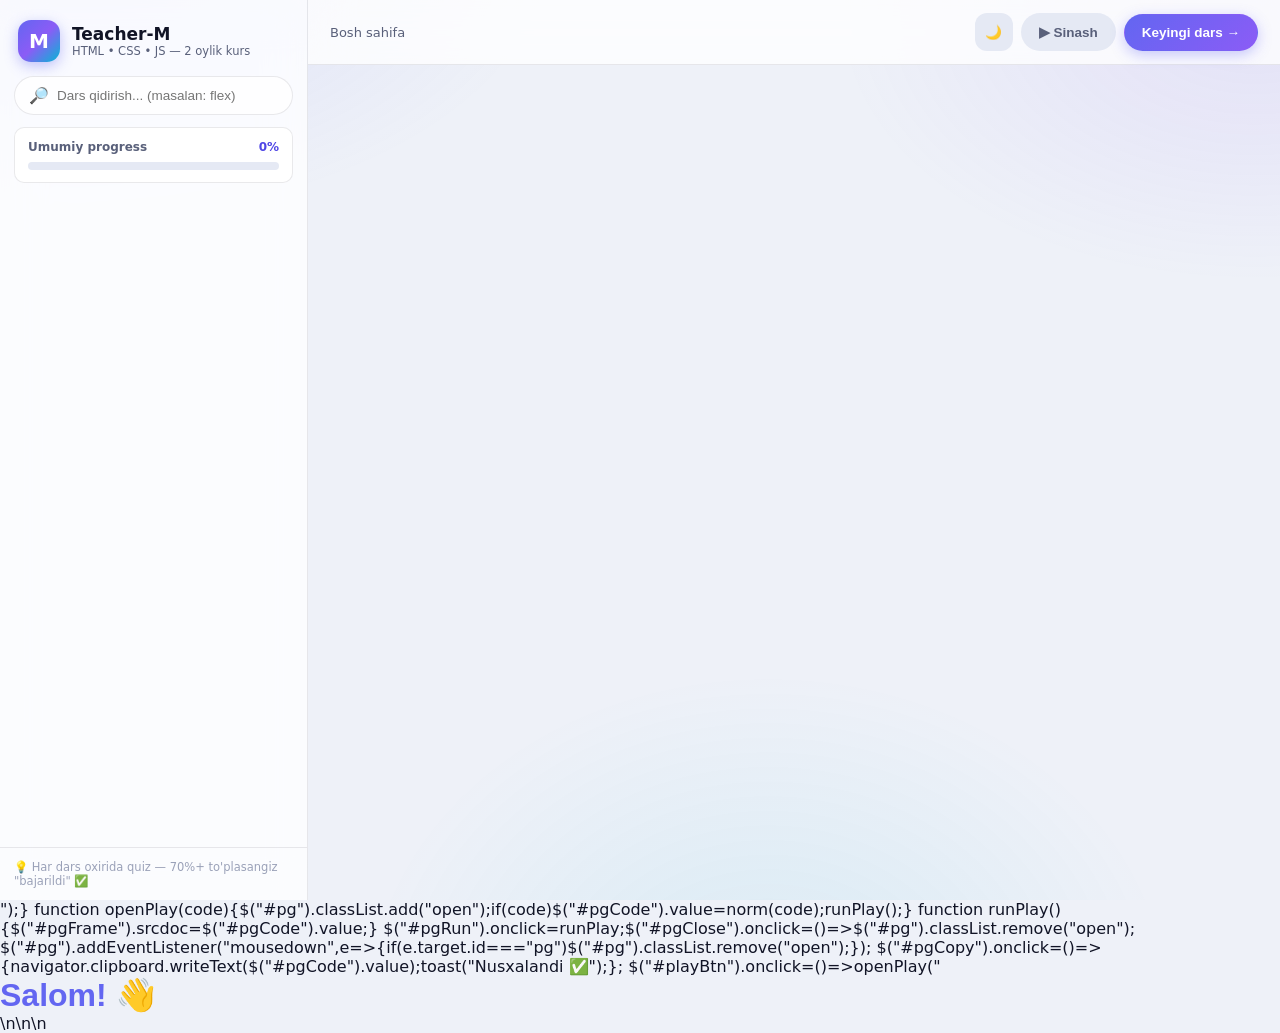
==== commit 1e9519c4: "JS moduli: 8 ta dars (console dan quiz ilovasigacha) + playground tuzatmasi" ====
--- a/teacher.html
+++ b/teacher.html
@@ -606,13 +606,240 @@
 {q:`Kartani ko'tarilgan ko'rsatish uchun?`,opts:[`border`,`box-shadow`,`color`,`margin auto`],a:1,why:`Soya chuqurlik beradi.`},
 {q:`Gradient nima?`,opts:[`Bitta rang`,`Rangdan rangga silliq o'tish`,`Rasm formati`,`Shrift turi`],a:1,why:`linear-gradient chiroyli fon beradi.`},
 {q:`Keyingi modul nima?`,opts:[`Yana HTML`,`JavaScript — saytni jonlantirish`,`Dars tugadi`,`Faqat imtihon`],a:1,why:`Endi eng qiziq qism — JS! ⚡`}]},
+{id:"js-1",mod:"js",n:17,title:"JS nima? O'zgaruvchilar va console",time:"50 daqiqa",
+goal:`script ulaydi, let/const bilan o'zgaruvchi ochadi, console.log da natija chiqaradi.`,
+theory:`<p><b>Oddiy tilda:</b> HTML — skelet, CSS — kiyim, <b>JS — jon</b> (harakat, miya). Tugmani bossangiz nima bo'ladi — shuni JS hal qiladi.</p><ul><li><b>Ulanish:</b> body oxirida <span class="kbd">&lt;script&gt;...&lt;/script&gt;</span>. Kod shu ichida yoziladi.</li><li><b>O'zgaruvchi — nomlangan quti:</b> <span class="kbd">let ism = "Jasur"</span>. <b>let</b> — o'zgaradi, <b>const</b> — o'zgarmaydi (tug'ilgan yil kabi).</li><li><span class="kbd">console.log(ism)</span> — natijani ko'rish oynasi. Brauzerda <b>F12 → Console</b> ni oching!</li><li>Matn doim <b>qo'shtirnoqda</b>: "Jasur". Son qo'shtirnoqsiz: 15.</li></ul>`,
+code:`<h2 id="salom">...</h2>
+<script>
+  let ism = "Jasur";
+  const yil = 2011;
+  let yosh = 2026 - yil;
+  console.log("Salom, " + ism + "! Senga " + yosh + " yosh");
+  document.getElementById("salom").textContent = "Salom, " + ism + "! 👋";
+<\/script>`,
+teacher:`F12 Console ni birinchi marta ochgan o'quvchi o'zini xakerdek his qiladi — shu hissiyotdan foydalaning! let vs const ni "qalam (o'chadi) vs ruchka (o'chmaydi)" bilan tushuntiring. Hamma console.log chiqarishga ulgurguncha kuting.`,
+keys:[`JS body oxiridagi script ichida yoziladi.`,`let = o'zgaradi, const = o'zgarmas.`,`console.log — dasturchining ko'zgusi (F12).`],
+task:`O'zingiz haqida 3 o'zgaruvchi (ism-let, yosh-let, tug'ilganYil-const) oching, console.log da "Men Jasurman, 15 yoshdaman" chiqaring va h1 ga chiqaring. Skrinshot oling.`,
+quiz:[
+{q:`JS kod qayerda yoziladi?`,opts:[`head dagi css da`,`body oxiridagi script ichida`,`faqat alohida saytda`,`html siz`],a:1,why:`script tegi JS ning uyi.`},
+{q:`Qaysi o'zgaruvchi o'zgarmaydi?`,opts:[`let`,`const`,`var2`,`lock`],a:1,why:`const = constant (o'zgarmas).`},
+{q:`Natijani qayerda ko'ramiz?`,opts:[`Ekranda avtomatik`,`F12 → Console da console.log bilan`,`Printerda`,`Hech qayerda`],a:1,why:`Console dasturchining yordamchisi.`}]},
+
+{id:"js-2",mod:"js",n:18,title:"Ma'lumot turlari va if/else",time:"55 daqiqa",
+goal:`string/number/boolean ni farqlaydi, if/else bilan yosh tekshirgich yasaydi.`,
+theory:`<p><b>Oddiy tilda:</b> <b>if</b> — svetofor: shart yashil bo'lsa bir yo'l, qizil bo'lsa boshqa yo'l.</p><ul><li><b>3 tur:</b> <span class="kbd">"Jasur"</span> — matn (string), <span class="kbd">15</span> — son (number), <span class="kbd">true/false</span> — ha/yo'q (boolean).</li><li><b>Taqqoslash:</b> <span class="kbd">===</span> (tengmi?), <span class="kbd">&gt;</span> <span class="kbd">&lt;</span> <span class="kbd">&gt;=</span>. Natija true yoki false.</li><li><b>Qolip:</b> if (shart) { ... } else { ... }. Savol: yosh >= 18? Ha → "xush kelibsiz", yo'q → "uzr, kichkinsiz".</li></ul>`,
+code:`<input id="yosh" type="number" placeholder="Yoshingiz">
+<button onclick="tekshir()">Tekshirish</button>
+<p id="natija"></p>
+<script>
+  function tekshir() {
+    let yosh = Number(document.getElementById("yosh").value);
+    let natija = document.getElementById("natija");
+    if (yosh >= 18) {
+      natija.textContent = "✅ Xush kelibsiz, kattasiz!";
+    } else if (yosh >= 13) {
+      natija.textContent = "👋 O'smirlar klubiga qo'shildingiz!";
+    } else {
+      natija.textContent = "❌ Uzr, 13 dan kichiklar ruxsatsiz.";
+    }
+  }
+<\/script>`,
+teacher:`Svetofor rasmini chizing: yashil = if, sariq = else if, qizil = else. === vs = ni ataylab aralashtirib xato ko'rsating (= yozsa hamma hayron qoladi, keyin farqni tushunadi).`,
+keys:[`Matn qo'shtirnoqda, son yalang'och, boolean true/false.`,`Taqqoslashda == emas, === ishlating.`,`if/else — dasturdagi qaror qabul qilish.`],
+task:`Baholagich yasang: input ga ball (0–100) kiritilsa — 90+ "A'lo!", 70+ "Yaxshi", 50+ "Qoniqarli", aks holda "Yiqildingiz" chiqsin.`,
+quiz:[
+{q:`boolean qiymatlar qaysi?`,opts:[`"ha" / "yo'q"`,`true / false`,`1 / 2`,`+ / -`],a:1,why:`Faqat ikki qiymat: rost/yolg'on.`},
+{q:`Tenglikni tekshirish belgisi?`,opts:[`=`,`==`,`===`,`!=!`],a:2,why:`=== turini ham tekshiradi (eng ishonchli).`},
+{q:`yosh 15 bo'lsa qaysi shox ishlaydi? if(yosh>=18)...else if(yosh>=13)...else...`,opts:[`Birinchi`,`Ikkinchi`,`Uchinchi`,`Hech qaysi`],a:1,why:`15 >= 18 yolg'on, >= 13 rost.`}]},
+
+{id:"js-3",mod:"js",n:19,title:"Massiv va sikllar: ro'yxat sehri",time:"55 daqiqa",
+goal:`Array ochadi, for bilan ro'yxatni ekranga chiqaradi.`,
+theory:`<p><b>Oddiy tilda:</b> Massiv — shkafning tortmalari: <span class="kbd">["olma", "banan", "anor"]</span>. Har tortmaning raqami bor: <b>0 dan boshlanadi!</b> (birinchi meva — 0-tortma).</p><ul><li><span class="kbd">mevalar[0]</span> — "olma", <span class="kbd">mevalar.length</span> — nechtaligi (3).</li><li><b>Sikl — dangasalar uchun:</b> 100 ta ismni qo'lda yozmaysiz, <span class="kbd">for</span> o'zi aylantiradi.</li><li><span class="kbd">forEach</span> — har elementga bitta amal (zamonaviy, oson).</li></ul>`,
+code:`<ul id="royxat"></ul>
+<script>
+  let mevalar = ["🍎 Olma", "🍌 Banan", "🍇 Uzum", "🍑 Shaftoli"];
+  let ul = document.getElementById("royxat");
+  // 1-usul: klassik for
+  for (let i = 0; i < mevalar.length; i++) {
+    ul.innerHTML += "<li>" + mevalar[i] + "</li>";
+  }
+  console.log("Jami: " + mevalar.length + " ta meva");
+<\/script>`,
+teacher:`Shkaf yoki poyezd vagonlari rasmini chizing: vagon raqami 0 dan boshlanadi — hamma kuladi, lekin yodda qoladi! for ni "kir yuvish mashinasi" deb tushuntiring: bir marta sozlaysiz, o'zi aylanadi.`,
+keys:[`Massiv indeksi 0 dan boshlanadi — eng katta tuzoq!`,`length — nechta element borligi.`,`Takroriy ishni for ga topshiring.`],
+task:`Sinfdoshlaringizning 5 ta ismidan massiv yasang va for bilan ul ro'yxatga chiqaring. Oxirida "Jami: 5 nafar" yozing.`,
+quiz:[
+{q:`["a","b","c"] da c ning indeksi?`,opts:[`3`,`2`,`1`,`0`],a:1,why:`Sanoq 0 dan: a=0, b=1, c=2.`},
+{q:`Massiv uzunligi qanday olinadi?`,opts:[`massiv.size`,`massiv.length`,`massiv.count`,`len(massiv)`],a:1,why:`length — JS standarti.`},
+{q:`Sikl nima uchun?`,opts:[`Kompyuterni o'chirish uchun`,`Takroriy ishni avtomatlashtirish uchun`,`Internet uchun`,`Rasm chizish uchun`],a:1,why:`100 qatorni 3 qatorda yozish sehri.`}]},
+
+{id:"js-4",mod:"js",n:20,title:"Funksiyalar: qayta ishlatiladigan mashina",time:"50 daqiqa",
+goal:`Funksiya e'lon qiladi, parametr/return ni tushunadi.`,
+theory:`<p><b>Oddiy tilda:</b> Funksiya — somsa apparati: ichiga go'sht (parametr) solasiz, tayyor somsa (natija/return) chiqadi. Bir marta yasaysiz, 100 marta ishlatasiz!</p><ul><li><span class="kbd">function salom(ism) { return "Salom, " + ism }</span> — qolip.</li><li><b>Chaqirish:</b> <span class="kbd">salom("Jasur")</span> — apparatni yoqish.</li><li><b>return</b> — natijani qaytarish. return siz funksiya "jim" bo'ladi.</li></ul>`,
+code:`<p id="javob"></p>
+<script>
+  function qoshish(a, b) {
+    return a + b;
+  }
+  function salomBer(ism) {
+    return "👋 Salom, " + ism + "!";
+  }
+  document.getElementById("javob").textContent =
+    salomBer("Jasur") + " 5+7=" + qoshish(5, 7);
+  console.log(qoshish(10, 20)); // 30
+<\/script>`,
+teacher:`Haqiqiy kalkulyator olib keling: tugmani bossangiz (chaqirish), ichida mexanizm ishlaydi (funksiya), ekranda natija (return). O'quvchilardan kvadrat hisoblaydigan funksiya yozdiring.`,
+keys:[`function = bir marta yoz, ko'p ishlat.`,`Parametr = kiruvchi, return = chiquvchi.`,`return bo'lmasa natija yo'qoladi.`],
+task:`Kalkulyator funksiyalari: qoshish, ayrish, kopaytirish, bolish (4 ta funksiya) + daraja (son*son). Hammasini console da sinang.`,
+quiz:[
+{q:`Funksiya natijasi qanday qaytadi?`,opts:[`back bilan`,`return bilan`,`send bilan`,`give bilan`],a:1,why:`return — qaytarish buyrug'i.`},
+{q:`salom("Ali") da "Ali" nima?`,opts:[`Funksiya nomi`,`Parametr qiymati (argument)`,`Natija`,`Xato`],a:1,why:`Apparatga solingan mahsulot.`},
+{q:`Funksiya nima uchun kerak?`,opts:[`Kod qisqa va qayta ishlatilishi uchun`,`Kompyuterni bezash uchun`,`Internet tezligi uchun`,`Kerak emas`],a:0,why:`DRY qoidasi: takrorlama!`}]},
+
+{id:"js-5",mod:"js",n:21,title:"DOM 1: sahifani ushlash va o'zgartirish",time:"55 daqiqa",
+goal:`getElementById/querySelector bilan element topib matn va stilini o'zgartiradi.`,
+theory:`<p><b>Oddiy tilda:</b> DOM — sahifaning xaritasi. JS shu xarita orqali istalgan elementni "ushlab" o'zgartiradi.</p><ul><li><span class="kbd">getElementById("sar")</span> — id bo'yicha bitta. <span class="kbd">querySelector(".karta")</span> — CSS selektori bo'yicha birinchi.</li><li><b>O'zgartirish:</b> <span class="kbd">.textContent</span> — matn, <span class="kbd">.innerHTML</span> — teg bilan, <span class="kbd">.style.color</span> — stil.</li><li>Nuqta (.) dan keyingi — buyruq: "top → o'zgartir".</li></ul>`,
+code:`<h2 id="sar">Eski sarlavha</h2>
+<p class="matn">Eski matn</p>
+<button onclick="ozgartir()">✨ Sehrlash</button>
+<script>
+  function ozgartir() {
+    let s = document.getElementById("sar");
+    s.textContent = "Yangi sarlavha! 🎉";
+    s.style.color = "#4f46e5";
+    s.style.fontSize = "32px";
+    document.querySelector(".matn").innerHTML =
+      "<b>Matn qalin va yangilandi!</b>";
+  }
+<\/script>`,
+teacher:`Sehrli tayoqcha o'yinini o'ynang: o'quvchi tugmani bosadi — sahifa o'zgaradi, hamma qarsak chaladi. textContent vs innerHTML farqini jonli ko'rsating (biri tegni matn qiladi, biri ishlatadi).`,
+keys:[`DOM = sahifa xaritasi, JS = sayohatchi.`,`id bo'lsa getElementById, class bo'lsa querySelector.`,`textContent xavfsiz, innerHTML kuchli.`],
+task:`"Profil kartam": ism (h2) + tugma. Tugma bossangiz ism rangi, o'lchami o'zgarib, ostiga "Men frontend o'rganayapman! 🚀" chiqsin.`,
+quiz:[
+{q:`id="x" ni qanday ushlaymiz?`,opts:[`getElementById("x")`,`getId.x`,`find("#x")`,`take("x")`],a:0,why:`To'g'ridan-to'g'ri id bo'yicha.`},
+{q:`Matnni o'zgartirish uchun?`,opts:[`.text =`,`textContent`,`changeText()`,`.matn =`],a:1,why:`Eng xavfsiz usul.`},
+{q:`Rangni JS da o'zgartirish?`,opts:[`el.color =`,`el.style.color =`,`el.css(red)`,`el.paint()`],a:1,why:`style obyekti orqali.`}]},
+
+{id:"js-6",mod:"js",n:22,title:"DOM 2: hodisalar — tugma bossang nima bo'ladi?",time:"55 daqiqa",
+goal:`addEventListener bilan click/input hodisalarini ushlaydi.`,
+theory:`<p><b>Oddiy tilda:</b> Hodisa (event) — eshik qo'ng'irog'i: kimdir bossadi (click), uy egasi eshitib eshikni ochadi (funksiya ishlaydi).</p><ul><li><span class="kbd">tugma.addEventListener("click", funksiya)</span> — zamonaviy va to'g'ri usul (onclick dan yaxshiroq!).</li><li><b>Hodisalar:</b> click (bosish), input (yozish), mouseover (ustiga borish).</li><li><b>Hisoblagich formulasi:</b> o'zgaruvchi + tugma + yangilash = jonli ilova!</li></ul>`,
+code:`<h1>Hisob: <span id="son">0</span></h1>
+<button id="plus">➕ Qo'shish</button>
+<button id="minus">➖ Kamaytirish</button>
+<button id="nol">🔄 Nol</button>
+<input id="ism" placeholder="Ismingizni yozing...">
+<p id="chiq"></p>
+<script>
+  let s = 0;
+  let sonEl = document.getElementById("son");
+  document.getElementById("plus").addEventListener("click", function() {
+    s++; sonEl.textContent = s;
+  });
+  document.getElementById("minus").addEventListener("click", function() {
+    s--; sonEl.textContent = s;
+  });
+  document.getElementById("nol").addEventListener("click", function() {
+    s = 0; sonEl.textContent = s;
+  });
+  document.getElementById("ism").addEventListener("input", function(e) {
+    document.getElementById("chiq").textContent = "Salom, " + e.target.value + "! 👋";
+  });
+<\/script>`,
+teacher:`Qo'ng'iroq o'yini: bir o'quvchi "tugma", biri "funksiya" bo'ladi — birinchisi qarsak chalsa (click), ikkinchisi o'rnidan turadi. addEventListener ni "quloq tutish" deb tarjima qiling — yodda qoladi.`,
+keys:[`addEventListener("click", ...) — standart usul.`,`input hodisasi har harfda ishlaydi.`,`Hisoblagich = o'zgaruvchi + hodisa + DOM.`],
+task:`"Like tugmasi ❤️": bossangiz son o'sib, 10 ga yetsa "Mashhur! 🔥" chiqsin + ism inputiga yozsangiz jonli salom chiqsin.`,
+quiz:[
+{q:`Tugma bosishni ushlash hodisasi?`,opts:[`input`,`click`,`hover2`,`press!`],a:1,why:`click — eng mashhur hodisa.`},
+{q:`Yozishni jonli ushlash?`,opts:[`click`,`input`,`submit`,`write`],a:1,why:`Har harfda input ishlaydi.`},
+{q:`addEventListener nimaga kerak?`,opts:[`Tinglash (hodisa kutish) uchun`,`Tinglash musiqasi uchun`,`Rasm uchun`,`Kerak emas`],a:0,why:`Element hodisani "eshitadi".`}]},
+
+{id:"js-7",mod:"js",n:23,title:"LocalStorage + TODO loyiha 📝",time:"60 daqiqa",
+goal:`localStorage bilan ma'lumot saqlaydi, to'liq TODO ilova yasaydi.`,
+theory:`<p><b>Oddiy tilda:</b> O'zgaruvchi — xotirasi yo'qoladigan doska (sahifa yopilsa o'chadi). <b>localStorage — daftar</b>: yozsangiz brauzerda qoladi, ertaga ham turadi!</p><ul><li><span class="kbd">localStorage.setItem("kalit", qiymat)</span> — saqlash. <span class="kbd">getItem("kalit")</span> — o'qish.</li><li>Massivni saqlashda: <span class="kbd">JSON.stringify()</span> (qutiga solish), o'qishda <span class="kbd">JSON.parse()</span> (ochish).</li><li><b>TODO formulasi:</b> massiv + input + qo'shish + chizish + saqlash = haqiqiy ilova!</li></ul>`,
+code:`<input id="vaz" placeholder="Vazifa yozing...">
+<button id="qosh">➕ Qo'shish</button>
+<ul id="lst"></ul>
+<script>
+  let todo = JSON.parse(localStorage.getItem("todo") || "[]");
+  function chiz() {
+    let ul = document.getElementById("lst");
+    ul.innerHTML = "";
+    todo.forEach(function(v, i) {
+      ul.innerHTML += "<li>" + v + " <button onclick='ochir(" + i + ")'>❌</button></li>";
+    });
+    localStorage.setItem("todo", JSON.stringify(todo));
+  }
+  function ochir(i) { todo.splice(i, 1); chiz(); }
+  document.getElementById("qosh").addEventListener("click", function() {
+    let inp = document.getElementById("vaz");
+    if (inp.value.trim() === "") return;
+    todo.push(inp.value.trim());
+    inp.value = "";
+    chiz();
+  });
+  chiz();
+<\/script>`,
+teacher:`Daftar misolini jonli ko'rsating: vazifa qo'shib sahifani yangilang (F5) — ro'yxat o'chmaydi, hamma hayron qoladi! JSON ni "konserva" deb tushuntiring: stringify = yopish, parse = ochish.`,
+keys:[`localStorage — brauzer daftari, o'chmaydi.`,`Massiv saqlashda JSON.stringify/parse shart.`,`TODO = massiv + DOM + saqlash (3 kuch birda).`],
+task:`TODO ni kengaytiring: har vazifada "bajarildi ✅" tugmasi (ustiga chizish), pastda "Jami: X, Bajarildi: Y" hisoblagich bo'lsin.`,
+quiz:[
+{q:`Sahifa yopilganda ham qoladigan xotira?`,opts:[`let o'zgaruvchi`,`localStorage`,`console`,`alert`],a:1,why:`Brauzer daftarida saqlanadi.`},
+{q:`Massivni saqlashdan oldin nima qilamiz?`,opts:[`Hech narsa`,`JSON.stringify`,`JSON.delete`,`Array.close`],a:1,why:`Matnga aylantirish shart.`},
+{q:`Saqlangan massivni o'qishda?`,opts:[`JSON.parse`,`JSON.open`,`parseInt`,`String()`],a:0,why:`Qutini ochib massivga qaytaramiz.`}]},
+
+{id:"js-8",mod:"js",n:24,title:"Yakuniy loyiha: Quiz ilovasi 🏆",time:"70 daqiqa",
+goal:`Bilimlarni jamlab, ball hisoblaydigan interaktiv quiz ilovasi topshiradi.`,
+theory:`<p><b>Tabriklaymiz — kurs marrasidasiz!</b> Bu darsda 24 darsning mevasi: massiv + funksiya + DOM + hodisa + shart — bitta ilovada.</p><ul><li><b>Reja:</b> 1) Savollar massivi (savol + variantlar + to'g'ri indeks). 2) Bittasini chizish funksiyasi. 3) Javob bossangiz tekshirish + keyingisiga o'tish. 4) Oxirida ball + baho.</li><li>Bu — <b>kursning eng katta bahosi</b>. Ishlagan ilovani telefonda ochib ko'rsating!</li></ul>`,
+code:`<div style="max-width:420px;background:#fff;padding:20px;border-radius:14px;font-family:sans-serif">
+<h3 id="sav">Savol</h3>
+<div id="var"></div>
+<p id="his">Ball: 0</p>
+</div>
+<script>
+  let savollar = [
+    { s: "HTML nima?", v: ["Skelet", "Bo'yoq", "Miya"], t: 0 },
+    { s: "CSS nima?", v: ["Skelet", "Dizayn", "Xotira"], t: 1 },
+    { s: "p nechanchi massiv indeksi? [p,a,r]", v: ["0", "1", "2"], t: 0 }
+  ];
+  let idx = 0, ball = 0;
+  function chiz() {
+    document.getElementById("sav").textContent = (idx + 1) + ". " + savollar[idx].s;
+    let box = document.getElementById("var");
+    box.innerHTML = "";
+    savollar[idx].v.forEach(function(v, i) {
+      let b = document.createElement("button");
+      b.textContent = v;
+      b.style.cssText = "display:block;width:100%;margin:6px 0;padding:10px;border-radius:10px;border:1px solid #ccc;cursor:pointer";
+      b.onclick = function() {
+        if (i === savollar[idx].t) ball++;
+        idx++;
+        if (idx < savollar.length) chiz();
+        else {
+          document.getElementById("sav").textContent = "🏆 Tugadi! Ball: " + ball + "/" + savollar.length;
+          box.innerHTML = ball >= 2 ? "🎉 A'lo natija!" : "📚 Qayta urinib ko'ring!";
+        }
+        document.getElementById("his").textContent = "Ball: " + ball;
+      };
+      box.appendChild(b);
+    });
+  }
+  chiz();
+<\/script>`,
+teacher:`50 daqiqa mustaqil ish + 15 daqiqa himoya: har o'quvchi ilovasini sinfga ko'rsatadi. 5 savollik o'z quizini tuzmagan o'quvchiga yakuniy baho qo'ymang — shu adolatli bo'ladi. Eng yaxshilarni "kurs yulduzi ⭐" deb e'lon qiling.`,
+keys:[`Katta ilova = kichik bilimlar yig'indisi.`,`Massiv savollarni, funksiya chizishni, hodisa javobni boshqaradi.`,`Tayyor quiz — portfelingizning eng kuchli ishi.`],
+task:`🏆 5 savollik o'z quiz ilovangizni yasang (HTML+CSS+JS): har savolda 3–4 variant, oxirida ball + baho ("A'lo/Yaxshi/Qayta"). Dizaynini chiroyli qiling va ustozga topshiring!`,
+quiz:[
+{q:`Quiz ilovada savollar qayerda saqlanadi?`,opts:[`Alohida saytda`,`Massivda (obyektlar ro'yxati)`,`Rasmda`,`Hech qayerda`],a:1,why:`Massiv + obyekt — eng qulay.`},
+{q:`Javob bosilganda nima ishlaydi?`,opts:[`hover`,`click hodisasi`,`load`,`timer`],a:1,why:`Tugma click ni tinglaydi.`},
+{q:`Kursni tugatdingiz — keyingi qadam?`,opts:[`To'xtash`,`Yakuniy imtihonni topshirish 🎓`,`Hammasini unutish`,`Faqat o'yin`],a:1,why:`Yuqoridagi "Yakuniy imtihon" tugmasini bosing! 🚀`}]},
 /*__LESSONS__*/
 ];
 
 /* ---------- Yordamchilar ---------- */
 function esc(s){return String(s).replace(/&/g,"&amp;").replace(/</g,"&lt;").replace(/>/g,"&gt;");}
 function toast(m){const w=$("#toasts");const d=document.createElement("div");d.className="toast";d.textContent=m;w.appendChild(d);setTimeout(()=>d.remove(),2600);}
-function openPlay(code){$("#pg").classList.add("open");if(code)$("#pgCode").value=code;runPlay();}
+function norm(s){return String(s).replace(/<\\\/script>/g,"</script>");}
+function openPlay(code){$("#pg").classList.add("open");if(code)$("#pgCode").value=norm(code);runPlay();}
 function runPlay(){$("#pgFrame").srcdoc=$("#pgCode").value;}
 $("#pgRun").onclick=runPlay;$("#pgClose").onclick=()=>$("#pg").classList.remove("open");
 $("#pg").addEventListener("mousedown",e=>{if(e.target.id==="pg")$("#pg").classList.remove("open");});
@@ -661,6 +888,7 @@
 };
 
 function codeBlock(code){
+  code=norm(code);
   return '<div class="code"><div class="code-h"><span class="d" style="background:#f87171"></span><span class="d" style="background:#fbbf24"></span><span class="d" style="background:#4ade80"></span><span>Misol</span><button data-copy>📋 Nusxalash</button><button data-try style="background:linear-gradient(135deg,#6366f1,#8b5cf6);color:#fff">▶ Sinab ko\'rish</button></div><pre>'+esc(code)+'</pre></div>';
 }
 
